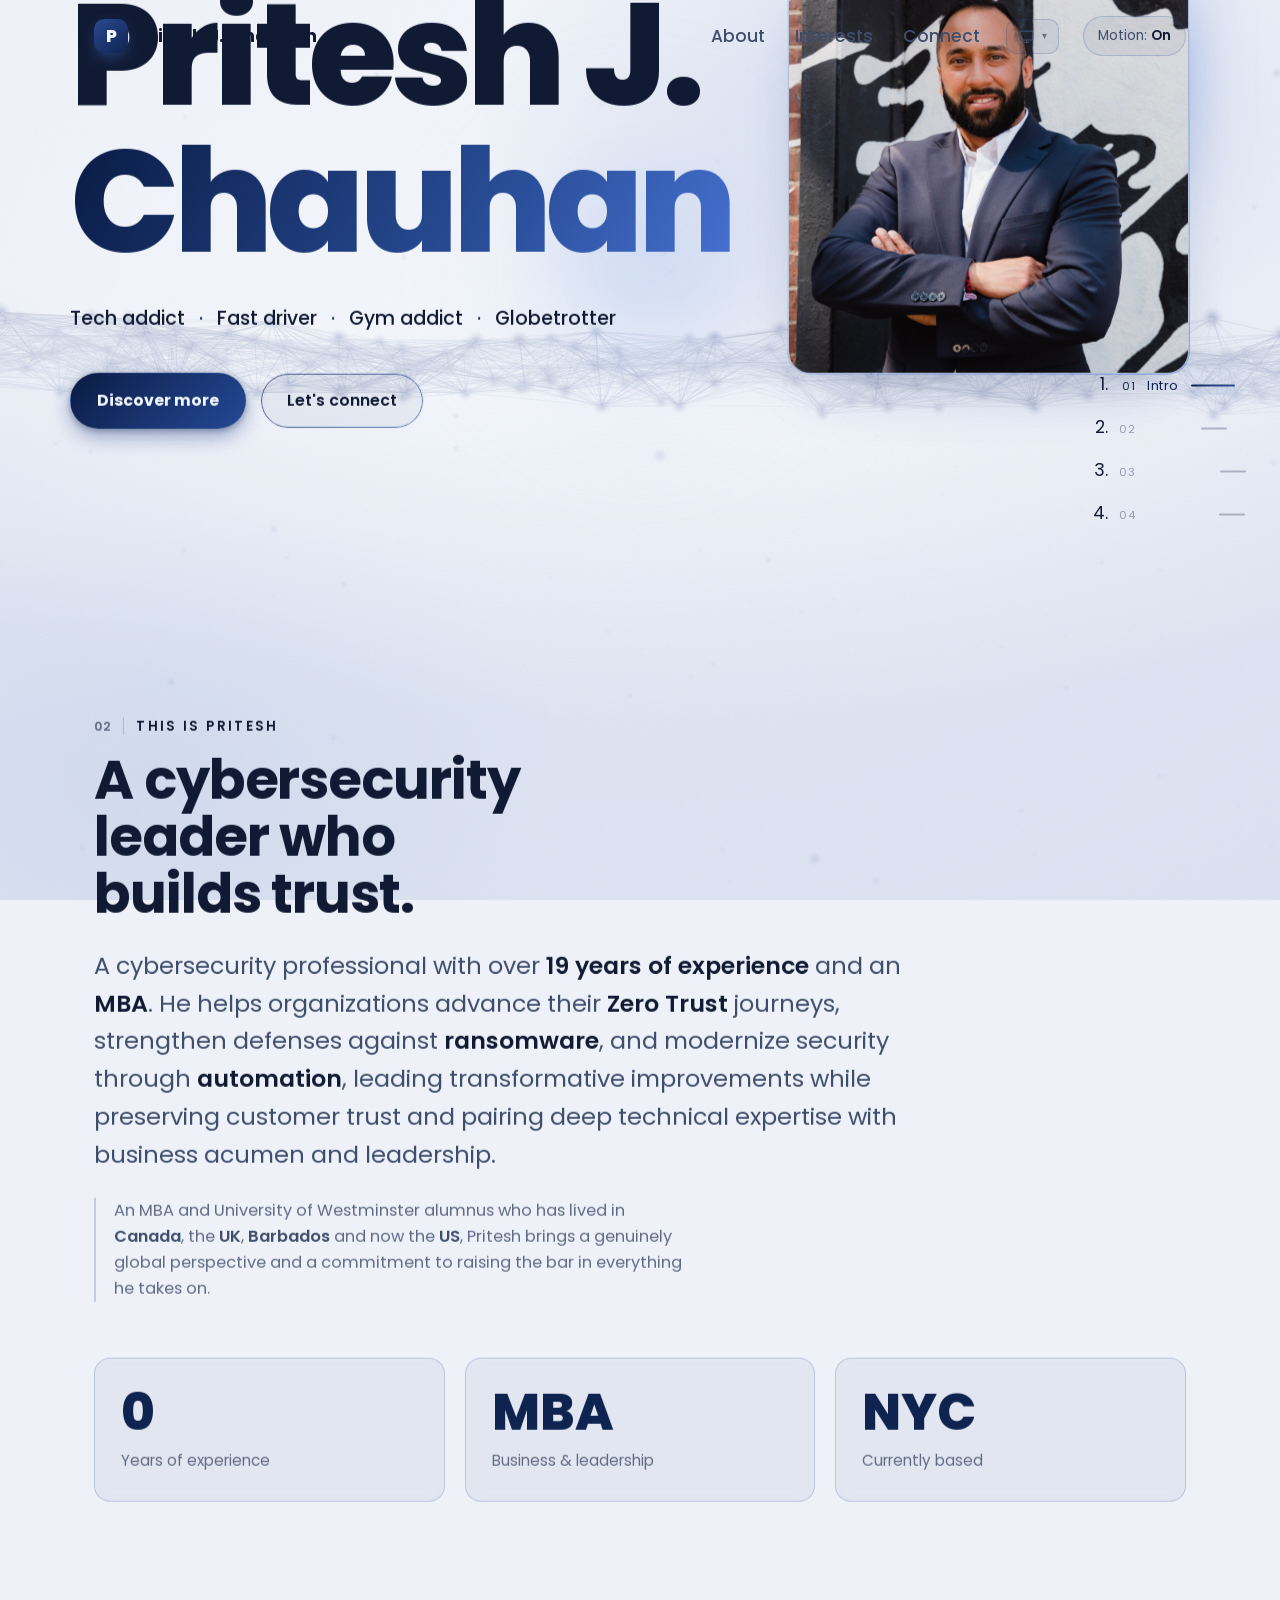
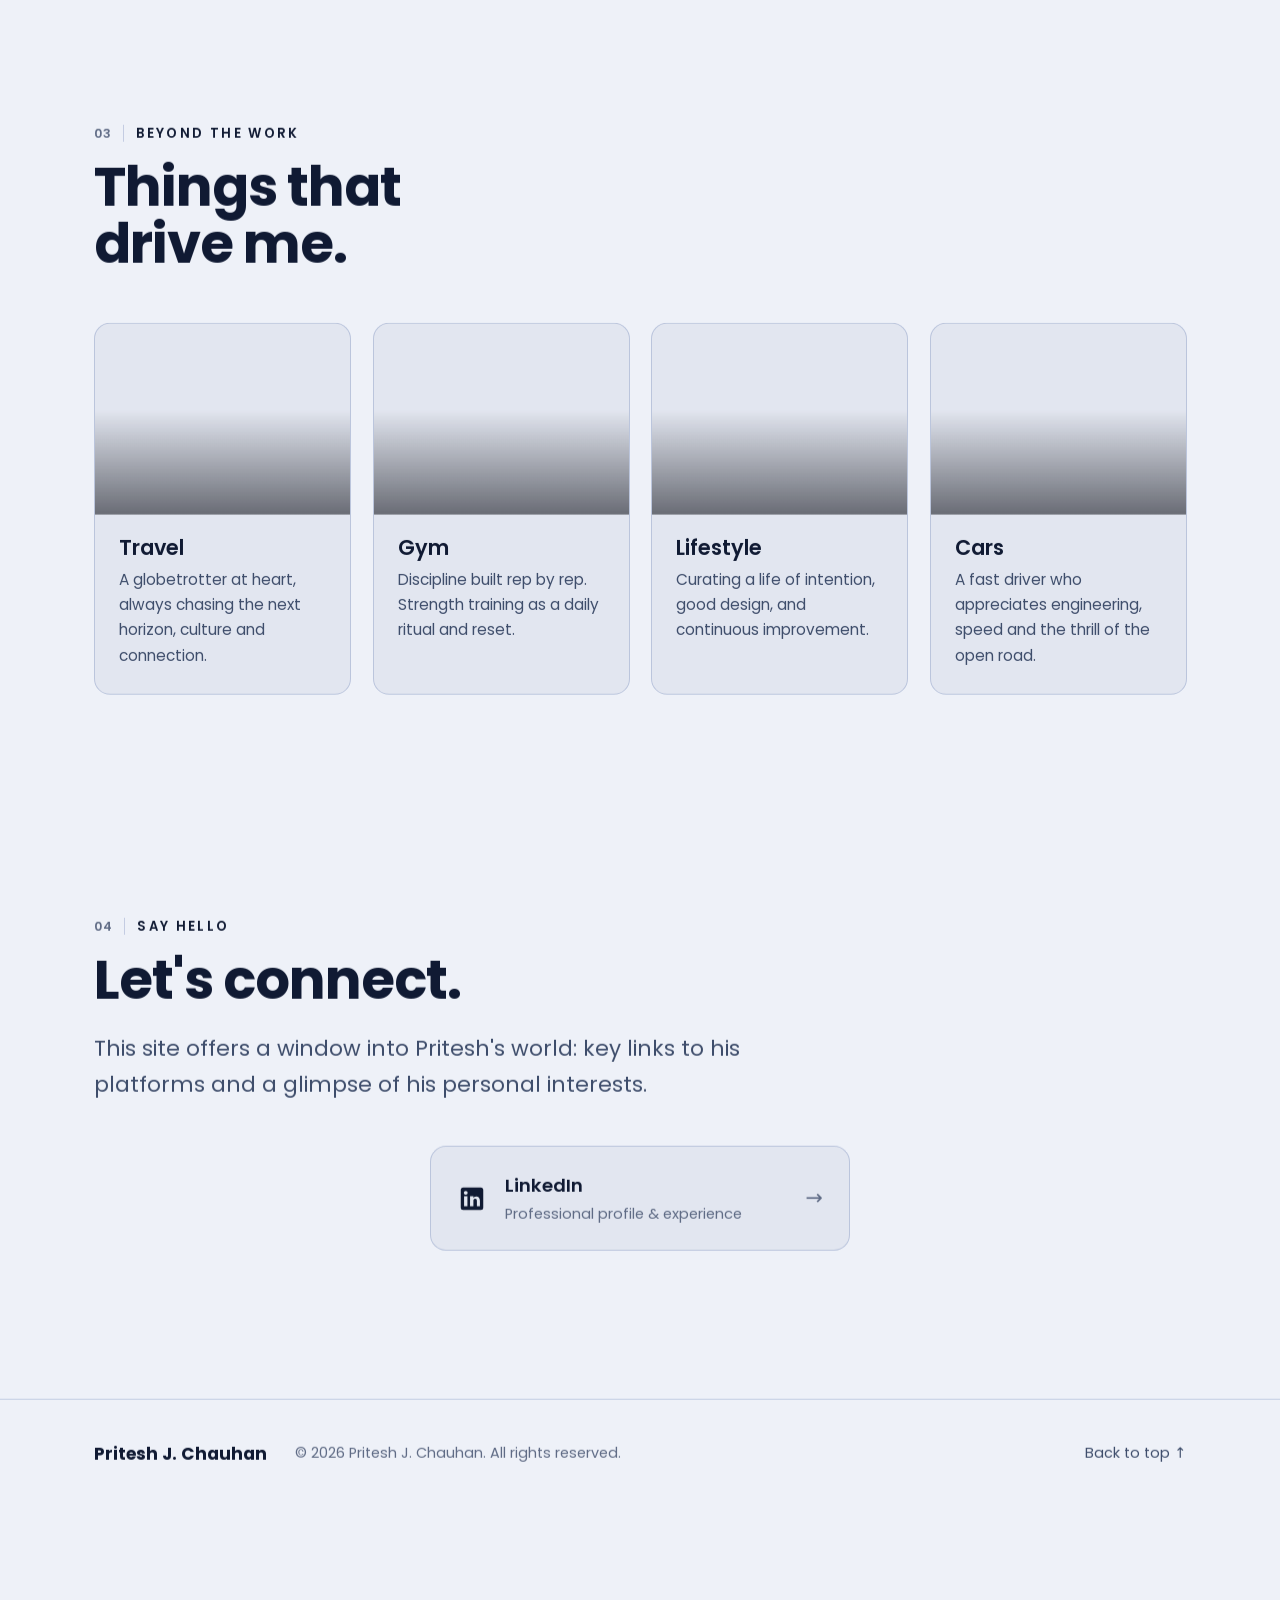
==== index.html @ 919d4ccf "Remove a hero tag (Geek / Style obsessed); v=30 Co-Authored-By: Claude Opus 4.8 (1M context) <norepl" ====
<!DOCTYPE html>
<html lang="en">
<head>
  <meta charset="UTF-8" />
  <meta name="viewport" content="width=device-width, initial-scale=1, viewport-fit=cover" />
  <meta name="color-scheme" content="dark light" />
  <meta name="theme-color" content="#0a0a12" />
  <!-- mark JS available + resolve theme before paint (no flash) -->
  <script>
    (function () {
      var d = document.documentElement;
      d.classList.add("js");
      var mode; try { mode = localStorage.getItem("prite-theme"); } catch (e) {}
      if (mode !== "light" && mode !== "dark") mode = "system";
      var sysLight = window.matchMedia && window.matchMedia("(prefers-color-scheme: light)").matches;
      d.setAttribute("data-theme-mode", mode);
      d.setAttribute("data-theme", mode === "system" ? (sysLight ? "light" : "dark") : mode);
      var ts; try { ts = localStorage.getItem("prite-textsize"); } catch (e) {}
      if (ts === "lg" || ts === "xl") d.setAttribute("data-text", ts);
    })();
  </script>

  <title>Pritesh J. Chauhan | Cybersecurity Leader</title>
  <meta name="description" content="Pritesh J. Chauhan: cybersecurity leader with 19+ years of experience and an MBA, based in New York City. Helping organizations with Zero Trust, ransomware defense and security automation. Tech addict, gym addict, globetrotter and car enthusiast." />
  <meta name="author" content="Pritesh J. Chauhan" />

  <!-- Open Graph / social -->
  <meta property="og:type" content="website" />
  <meta property="og:title" content="Pritesh J. Chauhan | Cybersecurity Leader" />
  <meta property="og:description" content="Cybersecurity professional with 19+ years of experience and an MBA, based in New York City." />
  <meta property="og:url" content="https://p.rite.sh/" />
  <meta name="twitter:card" content="summary_large_image" />

  <link rel="canonical" href="https://p.rite.sh/" />
  <link rel="icon" href="data:image/svg+xml,%3Csvg xmlns='http://www.w3.org/2000/svg' viewBox='0 0 64 64'%3E%3Crect width='64' height='64' fill='%231d3c8c'/%3E%3Ctext x='32' y='45' font-family='Arial,sans-serif' font-size='38' font-weight='bold' fill='%23e8eefb' text-anchor='middle'%3EP%3C/text%3E%3C/svg%3E" />
  <link rel="preconnect" href="https://fonts.googleapis.com" />
  <link rel="preconnect" href="https://fonts.gstatic.com" crossorigin />
  <link rel="stylesheet" href="https://fonts.googleapis.com/css2?family=Poppins:wght@400;500;600;700;800&display=swap" />
  <link rel="stylesheet" href="css/styles.css?v=30" />
  <!-- System-font fallback so typography still looks intentional fully offline -->
  <style>
    @font-face { font-family: "Poppins"; src: local("Poppins"); font-display: swap; }
  </style>

  <!-- Structured data for SEO + assistive parsing -->
  <script type="application/ld+json">
  {
    "@context": "https://schema.org",
    "@type": "Person",
    "name": "Pritesh J. Chauhan",
    "jobTitle": "Cybersecurity Leader",
    "description": "Cybersecurity leader with over 19 years of experience and an MBA, focused on Zero Trust, ransomware defense and security automation.",
    "address": { "@type": "PostalAddress", "addressLocality": "New York City", "addressRegion": "NY", "addressCountry": "US" },
    "alumniOf": { "@type": "CollegeOrUniversity", "name": "University of Westminster" },
    "url": "https://p.rite.sh/",
    "sameAs": [
      "https://www.linkedin.com/in/priteshjchauhan/"
    ]
  }
  </script>
</head>
<body>
  <!-- Accessibility: skip link -->
  <a class="skip-link" href="#main">Skip to main content</a>

  <!-- Page-load intro / loader -->
  <div class="intro" id="intro" aria-hidden="true">
    <div class="intro-inner">
      <span class="intro-brand">Pritesh J. Chauhan</span>
      <span class="intro-count"><span id="intro-count">0</span></span>
    </div>
    <div class="intro-bar"><span id="intro-bar-fill"></span></div>
  </div>

  <!-- Scroll progress indicator -->
  <div class="scroll-progress" aria-hidden="true"></div>

  <!-- Cursor-follow aurora glow -->
  <div class="cursor-aurora" aria-hidden="true"></div>

  <!-- Custom cursor (fine pointers, motion on) -->
  <div class="cursor" aria-hidden="true"><span class="cursor-dot"></span></div>

  <!-- Decorative immersive 3D background (hidden from assistive tech) -->
  <canvas id="bg-canvas" aria-hidden="true"></canvas>
  <div class="bg-fallback" aria-hidden="true"></div>
  <div class="grain" aria-hidden="true"></div>

  <!-- Header / navigation -->
  <header class="site-header" id="top">
    <nav class="nav" aria-label="Primary">
      <a class="brand" href="#top" aria-label="Pritesh J. Chauhan, home">
        <span class="brand-mark" aria-hidden="true">P</span>
        <span class="brand-text">Pritesh J. Chauhan</span>
      </a>
      <ul class="nav-links">
        <li><a href="#about">About</a></li>
        <li><a href="#interests">Interests</a></li>
        <li><a href="#connect">Connect</a></li>
      </ul>
      <div class="theme-picker">
        <button type="button" class="theme-toggle" id="theme-toggle" aria-haspopup="menu" aria-expanded="false" aria-label="Display settings: theme and text size">
          <span class="icon-system" aria-hidden="true"><svg viewBox="0 0 24 24" fill="none" stroke="currentColor" stroke-width="1.6" aria-hidden="true"><rect x="3" y="4.5" width="18" height="12.5" rx="1.7"/><path d="M9 20.5h6M12 17v3.5" stroke-linecap="round"/></svg></span>
          <span class="icon-sun" aria-hidden="true"><svg viewBox="0 0 24 24" fill="none" stroke="currentColor" stroke-width="1.6" stroke-linecap="round" aria-hidden="true"><circle cx="12" cy="12" r="4"/><path d="M12 3v1.8M12 19.2V21M3 12h1.8M19.2 12H21M5.6 5.6l1.3 1.3M16.9 16.9l1.3 1.3M18.4 5.6L17 7M7 17l-1.4 1.4"/></svg></span>
          <span class="icon-moon" aria-hidden="true"><svg viewBox="0 0 24 24" fill="currentColor" aria-hidden="true"><path d="M21 12.8A8.5 8.5 0 1 1 11.2 3a6.5 6.5 0 0 0 9.8 9.8z"/></svg></span>
          <span class="chev" aria-hidden="true">&#9662;</span>
        </button>
        <div class="theme-menu" id="theme-menu" role="menu" aria-label="Display settings" hidden>
          <p class="tm-label">Theme</p>
          <button type="button" role="menuitemradio" aria-checked="false" data-mode="system"><span class="m-icon"><svg viewBox="0 0 24 24" fill="none" stroke="currentColor" stroke-width="1.6" aria-hidden="true"><rect x="3" y="4.5" width="18" height="12.5" rx="1.7"/><path d="M9 20.5h6M12 17v3.5" stroke-linecap="round"/></svg></span>System<span class="check" aria-hidden="true">&#10003;</span></button>
          <button type="button" role="menuitemradio" aria-checked="false" data-mode="light"><span class="m-icon"><svg viewBox="0 0 24 24" fill="none" stroke="currentColor" stroke-width="1.6" stroke-linecap="round" aria-hidden="true"><circle cx="12" cy="12" r="4"/><path d="M12 3v1.8M12 19.2V21M3 12h1.8M19.2 12H21M5.6 5.6l1.3 1.3M16.9 16.9l1.3 1.3M18.4 5.6L17 7M7 17l-1.4 1.4"/></svg></span>Light<span class="check" aria-hidden="true">&#10003;</span></button>
          <button type="button" role="menuitemradio" aria-checked="false" data-mode="dark"><span class="m-icon"><svg viewBox="0 0 24 24" fill="currentColor" aria-hidden="true"><path d="M21 12.8A8.5 8.5 0 1 1 11.2 3a6.5 6.5 0 0 0 9.8 9.8z"/></svg></span>Dark<span class="check" aria-hidden="true">&#10003;</span></button>
          <div class="tm-sep" role="separator"></div>
          <p class="tm-label">Text size</p>
          <div class="tm-sizes" role="group" aria-label="Text size">
            <button type="button" role="menuitemradio" aria-checked="false" data-size="" aria-label="Normal" style="font-size:0.78rem">A</button>
            <button type="button" role="menuitemradio" aria-checked="false" data-size="lg" aria-label="Large" style="font-size:0.95rem">A</button>
            <button type="button" role="menuitemradio" aria-checked="false" data-size="xl" aria-label="Larger" style="font-size:1.15rem">A</button>
          </div>
        </div>
      </div>
      <button id="motion-toggle" class="motion-toggle" type="button" aria-pressed="false">
        <span class="motion-toggle-dot" aria-hidden="true"></span>
        <span class="motion-toggle-label">Motion: <strong>On</strong></span>
      </button>
    </nav>
  </header>

  <!-- Scrollytelling chapter rail (scrollspy) -->
  <nav class="rail" aria-label="Section progress">
    <ol>
      <li><a href="#hero-title" data-rail="hero"><span class="rail-num">01</span><span class="rail-label">Intro</span></a></li>
      <li><a href="#about" data-rail="about"><span class="rail-num">02</span><span class="rail-label">About</span></a></li>
      <li><a href="#interests" data-rail="interests"><span class="rail-num">03</span><span class="rail-label">Interests</span></a></li>
      <li><a href="#connect" data-rail="connect"><span class="rail-num">04</span><span class="rail-label">Connect</span></a></li>
    </ol>
  </nav>

  <div class="smooth-wrap" id="smooth-wrap">
  <main id="main">
    <!-- HERO -->
    <section class="hero" aria-labelledby="hero-title">
      <div class="hero-inner">
        <div class="hero-copy">
          <p class="hero-eyebrow hero-anim">Currently in New York City, US</p>
          <h1 id="hero-title" class="hero-title">
            <span class="line"><span class="line-inner">Pritesh&nbsp;J.</span></span>
            <span class="line"><span class="line-inner grad">Chauhan</span></span>
          </h1>
          <p class="hero-tags hero-anim" aria-label="Personal tags">
            <span>Tech addict</span><span aria-hidden="true">·</span>
            <span>Fast driver</span><span aria-hidden="true">·</span>
            <span>Gym addict</span><span aria-hidden="true">·</span>
            <span>Globetrotter</span>
          </p>
          <div class="hero-cta hero-anim">
            <a class="btn btn-primary" href="#about">Discover more</a>
            <a class="btn btn-ghost" href="#connect">Let's connect</a>
          </div>
        </div>
        <figure class="hero-portrait hero-anim">
          <img src="assets/img/portrait.jpg" width="2000" height="2000"
               alt="Portrait of Pritesh J. Chauhan, smiling with arms crossed in a navy suit."
               loading="eager" decoding="async" />
        </figure>
      </div>
      <a class="scroll-hint" href="#about" aria-label="Scroll to about section">
        <span class="scroll-hint-dot" aria-hidden="true"></span>
        <span>Scroll</span>
      </a>
    </section>

    <!-- ABOUT -->
    <section class="section about" id="about" aria-labelledby="about-title">
      <div class="container">
        <p class="section-kicker reveal"><span class="chapter">02</span>This is Pritesh</p>
        <h2 id="about-title" class="section-title reveal">A cybersecurity leader who builds trust.</h2>
        <p class="about-lead reveal">
          A cybersecurity professional with over <strong>19 years of experience</strong> and an
          <strong>MBA</strong>. He helps organizations advance their <strong>Zero Trust</strong>
          journeys, strengthen defenses against <strong>ransomware</strong>, and modernize security
          through <strong>automation</strong>, leading transformative improvements while preserving
          customer trust and pairing deep technical expertise with business acumen and leadership.
        </p>
        <p class="about-note reveal">
          An MBA and University of Westminster alumnus who has lived in <strong>Canada</strong>, the
          <strong>UK</strong>, <strong>Barbados</strong> and now the <strong>US</strong>, Pritesh
          brings a genuinely global perspective and a commitment to raising the bar in everything he
          takes on.
        </p>
        <ul class="stats" aria-label="Highlights">
          <li class="stat reveal">
            <span class="stat-num" data-count="19" data-suffix="+">0</span>
            <span class="stat-label">Years of experience</span>
          </li>
          <li class="stat reveal">
            <span class="stat-num">MBA</span>
            <span class="stat-label">Business &amp; leadership</span>
          </li>
          <li class="stat reveal">
            <span class="stat-num">NYC</span>
            <span class="stat-label">Currently based</span>
          </li>
        </ul>
      </div>
    </section>

    <!-- INTERESTS -->
    <section class="section interests" id="interests" aria-labelledby="interests-title">
      <div class="container">
        <p class="section-kicker reveal"><span class="chapter">03</span>Beyond the work</p>
        <h2 id="interests-title" class="section-title reveal">Things that drive me.</h2>
        <ul class="cards" role="list">
          <li class="card card-photo tilt reveal">
            <div class="card-media">
              <img src="assets/img/photo-1.jpg" width="1536" height="1151"
                   alt="Sunset over a rocky shoreline, the sky glowing amber above the sea." loading="lazy" decoding="async" />
            </div>
            <div class="card-body">
              <h3>Travel</h3>
              <p>A globetrotter at heart, always chasing the next horizon, culture and connection.</p>
            </div>
          </li>
          <li class="card card-photo tilt reveal">
            <div class="card-media">
              <img src="assets/img/photo-gym.jpg" width="1290" height="1589"
                   alt="Stacked weight plates loaded on a barbell in a gym, in black and white." loading="lazy" decoding="async" />
            </div>
            <div class="card-body">
              <h3>Gym</h3>
              <p>Discipline built rep by rep. Strength training as a daily ritual and reset.</p>
            </div>
          </li>
          <li class="card card-photo tilt reveal">
            <div class="card-media">
              <img src="assets/img/photo-3.jpg" width="838" height="1024"
                   alt="View beneath a weathered pier looking out to turquoise tropical water." loading="lazy" decoding="async" />
            </div>
            <div class="card-body">
              <h3>Lifestyle</h3>
              <p>Curating a life of intention, good design, and continuous improvement.</p>
            </div>
          </li>
          <li class="card card-photo tilt reveal">
            <div class="card-media">
              <img src="assets/img/photo-4.png" width="1024" height="526"
                   alt="A blue BMW M6 coupe captured at speed on a track." loading="lazy" decoding="async" />
            </div>
            <div class="card-body">
              <h3>Cars</h3>
              <p>A fast driver who appreciates engineering, speed and the thrill of the open road.</p>
            </div>
          </li>
        </ul>
      </div>
    </section>

    <!-- CONNECT -->
    <section class="section connect" id="connect" aria-labelledby="connect-title">
      <div class="container connect-inner">
        <p class="section-kicker reveal"><span class="chapter">04</span>Say hello</p>
        <h2 id="connect-title" class="section-title reveal">Let's connect.</h2>
        <p class="connect-lead reveal">
          This site offers a window into Pritesh's world: key links to his platforms and a glimpse of
          his personal interests.
        </p>
        <div class="connect-links connect-links--single reveal">
          <a class="link-card" href="https://www.linkedin.com/in/priteshjchauhan/" target="_blank" rel="noopener noreferrer">
            <svg class="link-icon" viewBox="0 0 24 24" aria-hidden="true" focusable="false">
              <path d="M19 3a2 2 0 0 1 2 2v14a2 2 0 0 1-2 2H5a2 2 0 0 1-2-2V5a2 2 0 0 1 2-2h14zM8.34 18V9.99H5.67V18h2.67zM7 8.82a1.55 1.55 0 1 0 0-3.1 1.55 1.55 0 0 0 0 3.1zM18.34 18v-4.39c0-2.35-1.26-3.44-2.93-3.44-1.35 0-1.95.74-2.29 1.26V9.99h-2.66c.04.75 0 8.01 0 8.01h2.66v-4.47c0-.24.02-.48.09-.65.19-.48.63-.97 1.36-.97.96 0 1.35.73 1.35 1.8V18h2.67z"/>
            </svg>
            <span class="link-text">
              <strong>LinkedIn</strong>
              <span>Professional profile &amp; experience</span>
            </span>
            <span class="link-arrow" aria-hidden="true">→</span>
          </a>
        </div>
      </div>
    </section>
  </main>

  <footer class="site-footer">
    <div class="container footer-inner">
      <p class="footer-brand">Pritesh J. Chauhan</p>
      <p class="footer-copy">© <span id="year">2025</span> Pritesh J. Chauhan. All rights reserved.</p>
      <a class="footer-top" href="#top">Back to top ↑</a>
    </div>
  </footer>
  </div><!-- /.smooth-wrap -->

  <!-- Vendored locally so the full 3D experience works on a plain file:// double-click -->
  <script src="js/vendor/three.min.js?v=2" defer></script>
  <script src="js/main.js?v=30" defer></script>
</body>
</html>
---- css/styles.css ----
/* =========================================================================
   p.rite.sh — modern immersive personal showcase
   Design tokens
   ========================================================================= */
:root {
  --bg:        #05070f;          /* near-black navy */
  --bg-2:      #0a1024;
  --surface:   rgba(255, 255, 255, 0.04);
  --surface-2: rgba(255, 255, 255, 0.08);
  --border:    rgba(160, 178, 214, 0.18);
  --border-2:  rgba(255, 255, 255, 0.10);
  --text:      #eef1f9;          /* cool white */
  --text-dim:  #aab4cc;
  --text-mute: #6d7691;

  /* Palette — navy (trust) with black + silver accents */
  --navy:      #0f2350;
  --navy-lt:   #2c4a92;          /* bright azure highlight */
  --navy-deep: #0d1c47;
  --silver:    #c4cddf;
  --silver-lt: #e8eefb;
  --steel:     #8995b3;
  --accent:    var(--navy-lt);
  --accent-2:  var(--silver);
  --accent-3:  var(--silver-lt);
  --grad:      linear-gradient(120deg, #0f2350 0%, #2c4a92 42%, #c4cddf 78%, #cfdcf5 100%);

  --radius:    16px;
  --radius-sm: 12px;
  --maxw:      1140px;
  --ease:      cubic-bezier(0.22, 1, 0.36, 1);

  --shadow:    0 30px 70px -28px rgba(0, 0, 6, 0.85);
  --glow-blue: 0 0 26px rgba(79, 123, 224, 0.4);
}

/* ---------- Light theme ------------------------------------------------ */
html[data-theme="light"] {
  --bg:        #eef1f8;          /* soft platinum daylight */
  --bg-2:      #e2e7f2;
  --surface:   rgba(20, 38, 92, 0.05);
  --surface-2: rgba(20, 38, 92, 0.10);
  --border:    rgba(29, 60, 140, 0.20);
  --border-2:  rgba(20, 38, 92, 0.12);
  --text:      #101a33;          /* deep navy ink */
  --text-dim:  #3e4d6b;
  --text-mute: #5f6b85;

  --navy:      #0f2350;
  --navy-lt:   #20407e;
  --navy-deep: #14306e;
  /* "silver" roles flip to navy so icons/accents read on a light surface */
  --silver:    #20407e;
  --silver-lt: #0f2350;
  --steel:     #5a6a90;
  --accent:    #142a60;
  --accent-2:  #20407e;
  --accent-3:  #0f2350;
  --grad:      linear-gradient(120deg, #0d2050 0%, #20407e 45%, #2e4d9a 100%);

  --shadow:    0 26px 60px -30px rgba(20, 38, 92, 0.40);
  --glow-blue: 0 0 26px rgba(47, 91, 183, 0.35);
}

/* Light-theme surface adjustments (anything that assumed a dark canvas) */
html[data-theme="light"] .bg-fallback {
  background:
    radial-gradient(62% 58% at 74% 16%, rgba(47, 91, 183, 0.16), transparent 60%),
    radial-gradient(54% 50% at 12% 86%, rgba(120, 150, 220, 0.12), transparent 60%),
    radial-gradient(90% 90% at 50% 40%, #f5f8fd, var(--bg) 82%);
}
html[data-theme="light"] body::after {
  background: radial-gradient(120% 90% at 50% -10%, transparent 62%, rgba(178, 193, 224, 0.30) 100%);
}
html[data-theme="light"] .grain { mix-blend-mode: multiply; opacity: 0.05; }
html[data-theme="light"] .site-header.scrolled {
  background: rgba(238, 241, 248, 0.78);
  border-bottom-color: var(--border);
}
html[data-theme="light"] .hero-title .grad {
  background: linear-gradient(var(--grad-angle), #0a1b44 0%, #2a4f9a 30%, #4f7be0 50%, #2a4f9a 72%, #0a1b44 100%);
  background-size: 220% 220%;
  -webkit-background-clip: text; background-clip: text; color: transparent;
}
html[data-theme="light"] .intro-bar { background: rgba(20, 38, 92, 0.08); }
html[data-theme="light"] .cursor { mix-blend-mode: normal; border-color: rgba(29, 60, 140, 0.6); }
html[data-theme="light"] .cursor-dot { background: var(--navy); }
html[data-theme="light"] body.cursor-hover .cursor {
  background: rgba(29, 60, 140, 0.12); border-color: rgba(29, 60, 140, 0.85);
}

/* =========================================================================
   Reset & base
   ========================================================================= */
*, *::before, *::after { box-sizing: border-box; }

html { scroll-behavior: smooth; -webkit-text-size-adjust: 100%; }

body {
  margin: 0;
  background: var(--bg);
  color: var(--text);
  font-family: "Poppins", system-ui, -apple-system, "Segoe UI", sans-serif;
  font-size: clamp(1rem, 0.95rem + 0.2vw, 1.075rem);
  line-height: 1.65;
  overflow-x: hidden;
  -webkit-font-smoothing: antialiased;
  text-rendering: optimizeLegibility;
}

h1, h2, h3 { font-family: "Poppins", system-ui, sans-serif; line-height: 1.05; margin: 0; text-wrap: balance; }
p { text-wrap: pretty; }

/* Animatable gradient angle (CSS @property — cutting-edge, degrades gracefully) */
@property --grad-angle {
  syntax: "<angle>";
  inherits: false;
  initial-value: 120deg;
}

a { color: inherit; text-decoration: none; }
img, svg { display: block; max-width: 100%; }
ul { margin: 0; padding: 0; list-style: none; }

/* =========================================================================
   Accessibility helpers
   ========================================================================= */
.skip-link {
  position: fixed;
  top: -100px;
  left: 16px;
  z-index: 1000;
  padding: 12px 18px;
  background: var(--text);
  color: var(--bg);
  border-radius: 10px;
  font-weight: 600;
  transition: top 0.2s var(--ease);
}
.skip-link:focus { top: 16px; }

/* Visible, high-contrast focus styles for keyboard users everywhere */
:focus-visible {
  outline: 3px solid var(--accent-2);
  outline-offset: 3px;
  border-radius: 6px;
}

/* =========================================================================
   Page-load intro / loader
   ========================================================================= */
.intro {
  position: fixed;
  inset: 0;
  z-index: 10000;
  background: var(--bg);
  display: none;            /* shown only when JS is available */
  place-items: center;
  transition: transform 0.9s var(--ease);
}
html.js .intro { display: grid; }
.intro.is-hidden { transform: translateY(-101%); pointer-events: none; }
.intro[hidden] { display: none; }
.intro-inner { display: flex; flex-direction: column; align-items: center; gap: 14px; }
.intro-brand {
  font-family: "Poppins", sans-serif;
  letter-spacing: 0.34em;
  text-transform: uppercase;
  font-size: 0.78rem;
  color: var(--text-mute);
  padding-left: 0.34em;
}
.intro-count {
  font-family: "Poppins", sans-serif;
  font-weight: 800;
  font-size: clamp(3rem, 11vw, 7rem);
  line-height: 1;
  background: var(--grad);
  -webkit-background-clip: text;
  background-clip: text;
  color: transparent;
}
.intro-count::after {
  content: "%";
  font-size: 0.36em;
  margin-left: 6px;
  -webkit-text-fill-color: var(--text-mute);
  color: var(--text-mute);
}
.intro-bar { position: absolute; left: 0; right: 0; bottom: 0; height: 2px; background: rgba(255, 255, 255, 0.07); }
.intro-bar span { display: block; height: 100%; transform: scaleX(0); transform-origin: left; background: var(--grad); }
html.intro-active, html.intro-active body { overflow: hidden; }

/* =========================================================================
   Kinetic text reveal — masked line-rise
   ========================================================================= */
/* hero name: each line sits in a mask and rises after the intro lifts */
.hero-title .line { display: block; overflow: hidden; padding: 0.04em 0.04em 0.06em; margin: 0 -0.04em; }
.hero-title .line-inner { display: block; transition: transform 1s var(--ease); }
html.js .hero-title .line-inner { transform: translateY(118%); }
body.intro-done .hero-title .line-inner { transform: none; }
body.intro-done .hero-title .line:nth-child(1) .line-inner { transition-delay: 0.05s; }
body.intro-done .hero-title .line:nth-child(2) .line-inner { transition-delay: 0.16s; }

/* the rest of the hero fades/rises in sequence after the intro */
.hero-anim { transition: opacity 0.9s var(--ease), transform 0.9s var(--ease); }
html.js .hero-anim { opacity: 0; transform: translateY(22px); }
body.intro-done .hero-eyebrow.hero-anim { opacity: 1; transform: none; transition-delay: 0.30s; }
body.intro-done .hero-portrait.hero-anim { opacity: 1; transform: none; transition-delay: 0.34s; }
body.intro-done .hero-tags.hero-anim { opacity: 1; transform: none; transition-delay: 0.44s; }
body.intro-done .hero-cta.hero-anim { opacity: 1; transform: none; transition-delay: 0.54s; }

/* section headings rise out of a mask when scrolled into view */
.section-title { overflow: hidden; }
.section-title .title-inner { display: block; transition: transform 0.95s var(--ease); }
html.js .section-title .title-inner { transform: translateY(110%); }
html.js .section-title.is-visible .title-inner { transform: none; }
body.motion-off .section-title .title-inner,
body.motion-off .hero-title .line-inner,
body.motion-off .hero-anim { transform: none !important; opacity: 1 !important; transition: none !important; }

/* =========================================================================
   3D background canvas + graceful fallback
   ========================================================================= */
#bg-canvas {
  position: fixed;
  inset: 0;
  width: 100vw;
  height: 100vh;
  z-index: -2;
  display: block;
}
.bg-fallback {
  position: fixed;
  inset: 0;
  z-index: -3;
  background:
    radial-gradient(62% 58% at 72% 18%, rgba(47, 91, 183, 0.28), transparent 62%),
    radial-gradient(52% 48% at 14% 84%, rgba(196, 205, 223, 0.07), transparent 60%),
    radial-gradient(85% 85% at 50% 45%, #0a1430, var(--bg) 82%);
}
/* subtle readability scrim over the canvas */
body::after {
  content: "";
  position: fixed;
  inset: 0;
  z-index: -1;
  pointer-events: none;
  background:
    radial-gradient(120% 90% at 50% -10%, transparent 50%, rgba(3, 3, 6, 0.6) 100%),
    linear-gradient(180deg, rgba(3,3,6,0.35) 0%, transparent 30%);
}

/* Fine film grain — adds an expensive, tactile texture */
.grain {
  position: fixed;
  inset: 0;
  z-index: 0;
  pointer-events: none;
  opacity: 0.04;
  mix-blend-mode: overlay;
  background-image: url("data:image/svg+xml,%3Csvg xmlns='http://www.w3.org/2000/svg' width='160' height='160'%3E%3Cfilter id='n'%3E%3CfeTurbulence type='fractalNoise' baseFrequency='0.85' numOctaves='3' stitchTiles='stitch'/%3E%3C/filter%3E%3Crect width='100%25' height='100%25' filter='url(%23n)'/%3E%3C/svg%3E");
}

/* =========================================================================
   Smooth (momentum) scroll wrapper — Lenis-style. When active, the wrapper is
   fixed and translated by a lerped scroll value; <body> gets an explicit height
   so the native scrollbar (and keyboard scroll) still work. Disabled for
   reduced-motion / motion-off, where the page falls back to native scrolling.
   ========================================================================= */
.smooth-wrap.is-smooth {
  position: fixed;
  top: 0; left: 0;
  width: 100%;
  will-change: transform;
}

/* =========================================================================
   Custom cursor — a precise ring + dot that grows over interactive elements
   (fine pointers only; hidden when motion is off).
   ========================================================================= */
.cursor {
  position: fixed;
  top: 0; left: 0;
  width: 34px; height: 34px;
  margin: -17px 0 0 -17px;
  border: 1.5px solid rgba(196, 205, 223, 0.7);
  border-radius: 50%;
  pointer-events: none;
  z-index: 9999;
  opacity: 0;
  transform: translate3d(-100px, -100px, 0) scale(1);
  transition: opacity 0.3s var(--ease), width 0.25s var(--ease), height 0.25s var(--ease),
              margin 0.25s var(--ease), background 0.25s var(--ease), border-color 0.25s var(--ease);
  mix-blend-mode: difference;
}
.cursor-dot {
  position: absolute;
  top: 50%; left: 50%;
  width: 4px; height: 4px;
  margin: -2px 0 0 -2px;
  border-radius: 50%;
  background: var(--silver-lt);
}
body.cursor-active .cursor { opacity: 1; }
body.cursor-hover .cursor {
  width: 58px; height: 58px; margin: -29px 0 0 -29px;
  background: rgba(196, 205, 223, 0.16);
  border-color: rgba(196, 205, 223, 0.9);
}
body.cursor-hover .cursor-dot { opacity: 0; }
/* hide the native cursor only when our custom one is live */
@media (pointer: fine) {
  body.cursor-active:not(.motion-off) { cursor: none; }
  body.cursor-active:not(.motion-off) a,
  body.cursor-active:not(.motion-off) button { cursor: none; }
}

/* =========================================================================
   Scroll progress bar — native CSS scroll-driven animation where supported,
   JS-driven fallback (--scroll-progress) otherwise.
   ========================================================================= */
.scroll-progress {
  position: fixed;
  top: 0; left: 0;
  height: 3px;
  width: 100%;
  transform-origin: 0 50%;
  transform: scaleX(var(--scroll-progress, 0));
  background: var(--grad);
  z-index: 200;
  box-shadow: 0 0 12px rgba(79, 123, 224, 0.55);
}
@supports (animation-timeline: scroll()) {
  .scroll-progress {
    transform: scaleX(0);
    animation: progressGrow linear both;
    animation-timeline: scroll(root block);
  }
  @keyframes progressGrow { to { transform: scaleX(1); } }
}

/* =========================================================================
   Cursor-follow aurora glow (fine pointers only; disabled when motion off)
   ========================================================================= */
.cursor-aurora {
  position: fixed;
  top: 0; left: 0;
  width: 480px; height: 480px;
  margin: -240px 0 0 -240px;
  border-radius: 50%;
  pointer-events: none;
  z-index: -1;
  background: radial-gradient(circle, rgba(79, 123, 224, 0.18), rgba(196, 205, 223, 0.07) 42%, transparent 70%);
  filter: blur(24px);
  opacity: 0;
  transition: opacity 0.4s var(--ease);
  transform: translate3d(var(--cx, 50vw), var(--cy, 30vh), 0);
  will-change: transform;
}
@media (pointer: fine) { body:not(.motion-off) .cursor-aurora { opacity: 1; } }

/* =========================================================================
   Header / nav
   ========================================================================= */
.site-header {
  position: fixed;
  top: 0;
  left: 0;
  right: 0;
  z-index: 100;
  transition: background 0.3s var(--ease), backdrop-filter 0.3s var(--ease), border-color 0.3s var(--ease);
  border-bottom: 1px solid transparent;
}
.site-header.scrolled {
  background: rgba(10, 10, 18, 0.72);
  backdrop-filter: blur(14px) saturate(140%);
  -webkit-backdrop-filter: blur(14px) saturate(140%);
  border-bottom-color: var(--border);
}
.nav {
  max-width: var(--maxw);
  margin: 0 auto;
  padding: 16px 24px;
  display: flex;
  align-items: center;
  gap: 24px;
}
.brand { display: flex; align-items: center; gap: 10px; font-family: "Poppins", sans-serif; font-weight: 700; }
.brand-mark {
  display: grid;
  place-items: center;
  width: 34px;
  height: 34px;
  border-radius: 10px;
  background: linear-gradient(140deg, #2c4a92, #0f2350);
  color: #f3f7ff;
  font-weight: 800;
  box-shadow: 0 6px 18px -6px rgba(79, 123, 224, 0.7);
}
.brand-text { letter-spacing: 0.02em; }

.nav-links { display: flex; gap: 26px; margin-left: auto; font-weight: 500; }
.nav-links a {
  color: var(--text-dim);
  position: relative;
  padding: 6px 2px;
  transition: color 0.2s var(--ease);
}
.nav-links a::after {
  content: "";
  position: absolute;
  left: 0; bottom: 0;
  width: 100%; height: 2px;
  background: var(--grad);
  transform: scaleX(0);
  transform-origin: left;
  transition: transform 0.25s var(--ease);
}
.nav-links a:hover, .nav-links a:focus-visible { color: var(--text); }
.nav-links a:hover::after, .nav-links a:focus-visible::after { transform: scaleX(1); }

.icon-toggle {
  display: inline-grid;
  place-items: center;
  width: 38px; height: 38px;
  padding: 0;
  color: var(--text-dim);
  background: var(--surface);
  border: 1px solid var(--border);
  border-radius: 999px;
  cursor: pointer;
  transition: color 0.2s var(--ease), border-color 0.2s var(--ease), background 0.2s var(--ease);
}
.icon-toggle:hover { color: var(--text); border-color: var(--accent); }
.icon-toggle svg { width: 18px; height: 18px; grid-area: 1 / 1; }
/* theme toggle shows the icon for the active mode */
.icon-toggle .icon-system, .icon-toggle .icon-sun, .icon-toggle .icon-moon { display: none; }
html[data-theme-mode="system"] .icon-toggle .icon-system { display: block; }
html[data-theme-mode="light"] .icon-toggle .icon-sun { display: block; }
html[data-theme-mode="dark"] .icon-toggle .icon-moon { display: block; }

.motion-toggle {
  display: inline-flex;
  align-items: center;
  gap: 8px;
  padding: 8px 14px;
  font: inherit;
  font-size: 0.85rem;
  color: var(--text-dim);
  background: var(--surface);
  border: 1px solid var(--border);
  border-radius: 999px;
  cursor: pointer;
  transition: color 0.2s var(--ease), border-color 0.2s var(--ease), background 0.2s var(--ease);
}
.motion-toggle:hover { color: var(--text); border-color: var(--accent-2); }
.motion-toggle-dot {
  width: 9px; height: 9px;
  border-radius: 50%;
  background: var(--accent-3);
  box-shadow: 0 0 10px var(--accent-3);
}
.motion-toggle[aria-pressed="true"] .motion-toggle-dot { background: var(--text-mute); box-shadow: none; }
.motion-toggle strong { color: var(--text); font-weight: 600; }

@media (max-width: 640px) {
  .nav-links { display: none; }
  .motion-toggle { margin-left: auto; }
}

/* =========================================================================
   Scrollytelling chapter rail (scrollspy)
   ========================================================================= */
.rail {
  position: fixed;
  top: 50%;
  right: 30px;
  transform: translateY(-50%);
  z-index: 90;
}
.rail ol { display: flex; flex-direction: column; gap: 6px; counter-reset: none; }
.rail a {
  display: flex;
  align-items: center;
  gap: 12px;
  padding: 8px 4px;
  color: var(--text-mute);
  transition: color 0.25s var(--ease);
}
.rail-num {
  font-family: "Poppins", sans-serif;
  font-size: 0.7rem;
  letter-spacing: 0.05em;
  opacity: 0.6;
  width: 1.6em;
  text-align: right;
}
.rail-label {
  font-size: 0.8rem;
  letter-spacing: 0.04em;
  opacity: 0;
  transform: translateX(6px);
  transition: opacity 0.25s var(--ease), transform 0.25s var(--ease);
}
.rail a::after {
  content: "";
  width: 26px;
  height: 2px;
  border-radius: 2px;
  background: currentColor;
  opacity: 0.45;
  transition: width 0.3s var(--ease), opacity 0.3s var(--ease);
}
.rail a:hover, .rail a:focus-visible { color: var(--text); }
.rail a:hover .rail-label, .rail a:focus-visible .rail-label { opacity: 1; transform: none; }
.rail a.is-active {
  color: var(--silver-lt);
}
.rail a.is-active .rail-num { opacity: 1; }
.rail a.is-active::after { width: 44px; opacity: 1; background: var(--navy-lt); box-shadow: var(--glow-blue); }
.rail a.is-active .rail-label { opacity: 1; transform: none; }
@media (max-width: 920px) { .rail { display: none; } }

/* Chapter number badge inside section kickers */
.chapter {
  font-family: "Poppins", sans-serif;
  font-size: 0.78rem;
  color: var(--steel);
  margin-right: 12px;
  padding-right: 12px;
  border-right: 1px solid var(--border);
  letter-spacing: 0.05em;
}

/* =========================================================================
   Layout primitives
   ========================================================================= */
.container { max-width: var(--maxw); margin: 0 auto; padding: 0 24px; }
.section { padding: clamp(80px, 12vh, 150px) 0; position: relative; }

.section-kicker {
  display: inline-block;
  font-size: 0.82rem;
  letter-spacing: 0.18em;
  text-transform: uppercase;
  color: var(--accent);
  font-weight: 600;
  margin: 0 0 14px;
}
.section-title {
  font-size: clamp(1.9rem, 1.3rem + 2.8vw, 3.4rem);
  font-weight: 700;
  letter-spacing: -0.02em;
  max-width: 16ch;
  margin-bottom: 22px;
}

/* =========================================================================
   Hero
   ========================================================================= */
.hero {
  min-height: 100vh;
  min-height: 100svh;
  display: flex;
  align-items: center;
  position: relative;
  padding: 120px 24px 80px;
}
.hero-inner {
  max-width: var(--maxw);
  margin: 0 auto;
  width: 100%;
  display: grid;
  grid-template-columns: 1.05fr 0.95fr;
  align-items: center;
  gap: 56px;
}
.hero-portrait {
  position: relative;
  margin: 0;
  justify-self: end;
  width: 100%;
  max-width: 410px;
  aspect-ratio: 1 / 1;
}
.hero-portrait img {
  width: 100%; height: 100%;
  object-fit: cover;
  border-radius: 22px;
  border: 1px solid var(--border);
  box-shadow: var(--shadow);
  position: relative;
  z-index: 1;
}
/* soft navy glow halo behind the portrait */
.hero-portrait::before {
  content: "";
  position: absolute;
  inset: -18px;
  border-radius: 30px;
  background: radial-gradient(60% 60% at 70% 25%, rgba(79,123,224,0.45), transparent 70%);
  filter: blur(26px);
  z-index: 0;
}
/* thin gradient frame accent */
.hero-portrait::after {
  content: "";
  position: absolute;
  inset: -1px;
  border-radius: 23px;
  padding: 1px;
  background: linear-gradient(150deg, rgba(196,205,223,0.7), transparent 40%, rgba(79,123,224,0.6));
  -webkit-mask: linear-gradient(#000 0 0) content-box, linear-gradient(#000 0 0);
  -webkit-mask-composite: xor;
          mask-composite: exclude;
  z-index: 2;
  pointer-events: none;
}
@media (max-width: 900px) {
  .hero-inner { grid-template-columns: 1fr; gap: 40px; }
  .hero-portrait { order: -1; justify-self: start; max-width: 300px; }
}
@media (max-width: 540px) {
  .hero-portrait { max-width: 230px; }
}
.hero-eyebrow {
  display: inline-flex;
  align-items: center;
  gap: 9px;
  font-size: 0.9rem;
  color: var(--text-dim);
  padding: 7px 16px;
  border: 1px solid var(--border);
  border-radius: 999px;
  background: var(--surface);
  margin: 0 0 26px;
}
.hero-eyebrow::before {
  content: "";
  width: 8px; height: 8px;
  border-radius: 50%;
  background: var(--accent-3);
  box-shadow: 0 0 10px var(--accent-3);
}
.hero-title {
  font-size: clamp(3.2rem, 1.4rem + 10.5vw, 9rem);
  font-weight: 800;
  letter-spacing: -0.04em;
  line-height: 0.92;
  margin: 0 0 26px;
}
.hero-title .grad {
  background: linear-gradient(var(--grad-angle), #0f2350 0%, #2c4a92 26%, #c2cff0 48%, #3a5ca8 72%, #0f2350 100%);
  background-size: 220% 220%;
  -webkit-background-clip: text;
  background-clip: text;
  color: transparent;
  animation: flowGrad 11s ease-in-out infinite;
}
@keyframes flowGrad {
  0%   { --grad-angle: 105deg; background-position: 0% 50%; }
  50%  { --grad-angle: 150deg; background-position: 100% 50%; }
  100% { --grad-angle: 105deg; background-position: 0% 50%; }
}
.hero-tags {
  display: flex;
  flex-wrap: wrap;
  gap: 10px 14px;
  align-items: center;
  font-size: clamp(0.95rem, 0.9rem + 0.4vw, 1.2rem);
  color: var(--text-dim);
  margin: 0 0 38px;
  font-weight: 500;
}
.hero-tags span:not([aria-hidden]) { color: var(--text); }
.hero-tags [aria-hidden] { color: var(--accent); }

.hero-cta { display: flex; flex-wrap: wrap; gap: 14px; }

.btn {
  display: inline-flex;
  align-items: center;
  gap: 8px;
  padding: 14px 26px;
  border-radius: 999px;
  font-weight: 600;
  font-size: 0.98rem;
  cursor: pointer;
  border: 1px solid transparent;
  transition: transform 0.2s var(--ease), box-shadow 0.25s var(--ease), background 0.2s var(--ease), border-color 0.2s var(--ease);
}
/* vasly-style: deep -> lighter diagonal gradient + soft colour-matched shadow */
.btn-primary {
  background: linear-gradient(135deg, #0b1c44 0%, #2f5bb7 100%);
  background-size: 140% 140%;
  color: #f3f7ff;
  font-weight: 700;
  box-shadow: 0 8px 20px rgba(29, 60, 140, 0.40), 0 2px 6px rgba(0, 0, 0, 0.30);
}
.btn-primary:hover {
  transform: translateY(-2px);
  box-shadow: 0 14px 28px rgba(47, 91, 183, 0.50), 0 3px 8px rgba(0, 0, 0, 0.35);
  background-position: 100% 50%;
}
.btn-ghost { background: var(--surface); border-color: var(--border); color: var(--text); }
.btn-ghost:hover { transform: translateY(-2px); border-color: var(--accent-2); background: var(--surface-2); }

.scroll-hint {
  position: absolute;
  left: 50%;
  bottom: 30px;
  transform: translateX(-50%);
  display: flex;
  flex-direction: column;
  align-items: center;
  gap: 8px;
  font-size: 0.75rem;
  letter-spacing: 0.2em;
  text-transform: uppercase;
  color: var(--text-mute);
}
.scroll-hint-dot {
  width: 24px; height: 38px;
  border: 2px solid var(--border);
  border-radius: 14px;
  position: relative;
}
.scroll-hint-dot::after {
  content: "";
  position: absolute;
  top: 7px; left: 50%;
  width: 4px; height: 8px;
  border-radius: 2px;
  background: var(--accent);
  transform: translateX(-50%);
  animation: scrollDot 1.8s var(--ease) infinite;
}
@keyframes scrollDot {
  0% { opacity: 0; transform: translate(-50%, 0); }
  40% { opacity: 1; }
  80% { opacity: 0; transform: translate(-50%, 12px); }
  100% { opacity: 0; }
}

/* =========================================================================
   About
   ========================================================================= */
.about-lead {
  font-size: clamp(1.1rem, 1rem + 0.6vw, 1.5rem);
  color: var(--text-dim);
  max-width: 62ch;
  line-height: 1.6;
}
.about-lead strong { color: var(--text); font-weight: 600; }
.about-note {
  margin-top: 22px;
  max-width: 60ch;
  color: var(--text-mute);
  font-size: 1.02rem;
  line-height: 1.6;
  padding-left: 18px;
  border-left: 2px solid var(--border);
}
.about-note strong { color: var(--text-dim); font-weight: 600; }

.stats {
  display: grid;
  grid-template-columns: repeat(3, 1fr);
  gap: 20px;
  margin-top: 56px;
}
.stat {
  padding: 28px 26px;
  background: var(--surface);
  border: 1px solid var(--border);
  border-radius: var(--radius);
  backdrop-filter: blur(8px);
}
.stat-num {
  display: block;
  font-family: "Poppins", sans-serif;
  font-size: clamp(2rem, 1.4rem + 2.4vw, 3.2rem);
  font-weight: 800;
  background: var(--grad);
  -webkit-background-clip: text;
  background-clip: text;
  color: transparent;
  line-height: 1;
}
.stat-label { display: block; margin-top: 10px; color: var(--text-mute); font-size: 0.95rem; }
@media (max-width: 680px) { .stats { grid-template-columns: 1fr; } }

/* =========================================================================
   Interests cards
   ========================================================================= */
.cards {
  display: grid;
  grid-template-columns: repeat(4, 1fr);
  gap: 22px;
  margin-top: 50px;
}
.card {
  position: relative;
  display: flex;
  flex-direction: column;
  background: var(--surface);
  border: 1px solid var(--border);
  border-radius: var(--radius);
  overflow: hidden;
  transform-style: preserve-3d;
  transition: transform 0.3s var(--ease), border-color 0.3s var(--ease), box-shadow 0.3s var(--ease);
  will-change: transform;
}
.card:hover, .card:focus-within {
  border-color: rgba(79, 123, 224, 0.5);
  box-shadow: var(--shadow), 0 0 0 1px rgba(79, 123, 224, 0.12) inset;
}
.card-body { padding: 22px 24px 26px; }

/* photo cards */
.card-media {
  position: relative;
  aspect-ratio: 4 / 3;
  overflow: hidden;
}
.card-media img {
  width: 100%; height: 100%;
  object-fit: cover;
  transition: transform 0.6s var(--ease);
}
.card-media::after {
  content: "";
  position: absolute;
  inset: 0;
  background: linear-gradient(180deg, rgba(5,7,15,0) 45%, rgba(5,7,15,0.55) 100%);
}
.card:hover .card-media img, .card:focus-within .card-media img { transform: scale(1.06); }

/* icon card (Gym) — icon centred in a media panel that matches the photos */
.card-media--icon {
  display: grid;
  place-items: center;
  background:
    radial-gradient(120% 100% at 50% 0%, rgba(79,123,224,0.18), transparent 60%),
    linear-gradient(160deg, #0e1b3e, #0a1226);
}
.card-media--icon::after { display: none; }
.card-icon {
  width: 64px; height: 64px;
  display: grid;
  place-items: center;
  border-radius: 16px;
  background: linear-gradient(150deg, rgba(79,123,224,0.22), rgba(79,123,224,0.04));
  border: 1px solid var(--border);
  color: var(--silver-lt);
  transition: box-shadow 0.3s var(--ease), color 0.3s var(--ease);
}
.card-icon svg { width: 30px; height: 30px; }
.card:hover .card-icon, .card:focus-within .card-icon {
  color: #ffffff;
  box-shadow: var(--glow-blue);
}
.card h3 { font-size: 1.3rem; font-weight: 600; margin-bottom: 8px; }
.card p { color: var(--text-dim); font-size: 0.96rem; margin: 0; }

@media (max-width: 900px) { .cards { grid-template-columns: repeat(2, 1fr); } }
@media (max-width: 520px) { .cards { grid-template-columns: 1fr; } }

/* =========================================================================
   Connect
   ========================================================================= */
.connect-lead { font-size: clamp(1.05rem, 1rem + 0.5vw, 1.35rem); color: var(--text-dim); max-width: 56ch; }
.connect-links {
  display: grid;
  grid-template-columns: repeat(2, 1fr);
  gap: 20px;
  margin-top: 44px;
}
.link-card {
  display: flex;
  align-items: center;
  gap: 18px;
  padding: 24px 26px;
  background: var(--surface);
  border: 1px solid var(--border);
  border-radius: var(--radius);
  transition: transform 0.25s var(--ease), border-color 0.25s var(--ease), background 0.25s var(--ease);
}
.link-card:hover, .link-card:focus-visible {
  transform: translateY(-3px);
  border-color: var(--accent-2);
  background: var(--surface-2);
}
.link-icon { width: 30px; height: 30px; fill: var(--text); flex-shrink: 0; }
.link-text { display: flex; flex-direction: column; }
.link-text strong { font-size: 1.15rem; font-weight: 600; }
.link-text span { color: var(--text-mute); font-size: 0.92rem; }
.link-arrow { margin-left: auto; font-size: 1.3rem; color: var(--text-mute); transition: transform 0.25s var(--ease), color 0.25s var(--ease); }
.link-card:hover .link-arrow, .link-card:focus-visible .link-arrow { transform: translateX(5px); color: var(--accent); }
@media (max-width: 600px) { .connect-links { grid-template-columns: 1fr; } }

/* =========================================================================
   Footer
   ========================================================================= */
.site-footer { border-top: 1px solid var(--border); padding: 40px 0; margin-top: 40px; }
.footer-inner {
  display: flex;
  flex-wrap: wrap;
  align-items: center;
  gap: 14px 28px;
}
.footer-brand { font-family: "Poppins", sans-serif; font-weight: 700; margin: 0; }
.footer-copy { color: var(--text-mute); font-size: 0.9rem; margin: 0; }
.footer-top { margin-left: auto; color: var(--text-dim); font-size: 0.9rem; }
.footer-top:hover { color: var(--text); }

/* =========================================================================
   Scroll-reveal animation
   ========================================================================= */
.reveal {
  opacity: 0;
  transform: translateY(28px);
  transition: opacity 0.7s var(--ease), transform 0.7s var(--ease);
}
.reveal.is-visible { opacity: 1; transform: none; }

/* =========================================================================
   Reduced-motion & motion-off: disable all non-essential animation.
   Applied both via the OS preference and the in-page motion toggle
   (body.motion-off), so users always have explicit control (WCAG 2.2.2).
   ========================================================================= */
@media (prefers-reduced-motion: reduce) {
  html { scroll-behavior: auto; }
  *, *::before, *::after {
    animation-duration: 0.001ms !important;
    animation-iteration-count: 1 !important;
    transition-duration: 0.001ms !important;
  }
  .reveal { opacity: 1; transform: none; }
  .hero-title .line-inner, .hero-anim, .section-title .title-inner {
    transform: none !important; opacity: 1 !important;
  }
  .intro { display: none !important; }
}

body.motion-off .reveal { opacity: 1 !important; transform: none !important; transition: none !important; }
body.motion-off .scroll-hint-dot::after { animation: none; }
body.motion-off * { scroll-behavior: auto; }

/* single centered connect card (Instagram removed) */
.connect-links--single { grid-template-columns: minmax(0, 420px); justify-content: center; }
/* =========================================================================
   Gradient-ify: section kicker, active rail tick, ghost-button border
   ========================================================================= */
.section-kicker {
  color: transparent;
  background: var(--grad);
  -webkit-background-clip: text;
  background-clip: text;
}
.section-kicker .chapter { -webkit-text-fill-color: var(--steel); }
.rail a.is-active::after { background: var(--grad); }
.btn-ghost { position: relative; border-color: transparent; }
.btn-ghost::before {
  content: "";
  position: absolute;
  inset: 0;
  border-radius: inherit;
  padding: 1px;
  background: var(--grad);
  -webkit-mask: linear-gradient(#000 0 0) content-box, linear-gradient(#000 0 0);
          mask: linear-gradient(#000 0 0) content-box, linear-gradient(#000 0 0);
  -webkit-mask-composite: xor;
          mask-composite: exclude;
  opacity: 0.7;
  transition: opacity 0.2s var(--ease);
  pointer-events: none;
}
.btn-ghost:hover { border-color: transparent; }
.btn-ghost:hover::before { opacity: 1; }

/* Section kicker + chapter numbers: keep FLAT (not gradient) */
.section-kicker { background: none; color: var(--text); -webkit-text-fill-color: currentColor; }
.section-kicker .chapter { color: var(--text-mute); -webkit-text-fill-color: currentColor; }

/* About stat numbers: flat & readable (not gradient) */
.stat-num { background: none; color: var(--silver-lt); -webkit-text-fill-color: currentColor; }

/* Remove the scroll-cue indicator */
.scroll-hint { display: none !important; }

/* Text-size control (accessibility) — scales rem-based type */
html[data-text="lg"] { font-size: 115%; }
html[data-text="xl"] { font-size: 130%; }
.text-toggle span { font-family: "Poppins", sans-serif; font-weight: 700; font-size: 0.98rem; line-height: 1; }


/* Header control dropdowns (theme + text size) */
.ctrl-select {
  font: inherit;
  font-size: 0.82rem;
  font-weight: 600;
  color: var(--text-dim);
  background-color: var(--surface);
  border: 1px solid var(--border);
  border-radius: 999px;
  padding: 8px 30px 8px 14px;
  cursor: pointer;
  -webkit-appearance: none;
  appearance: none;
  background-image: url("data:image/svg+xml,%3Csvg xmlns='http://www.w3.org/2000/svg' width='12' height='8' viewBox='0 0 12 8'%3E%3Cpath d='M1 1l5 5 5-5' fill='none' stroke='%23999' stroke-width='1.6' stroke-linecap='round'/%3E%3C/svg%3E");
  background-repeat: no-repeat;
  background-position: right 11px center;
  transition: color 0.2s var(--ease), border-color 0.2s var(--ease), background-color 0.2s var(--ease);
}
.ctrl-select:hover { color: var(--text); border-color: var(--accent); }
.ctrl-select:focus-visible { outline: 3px solid var(--accent-2); outline-offset: 3px; }
.ctrl-select option { color: #1a1a1a; background: #ffffff; }


/* =========================================================================
   Display dropdown (theme + text size) — vasly-style
   ========================================================================= */
.theme-picker { position: relative; }
.theme-toggle {
  display: inline-flex; align-items: center; gap: 7px;
  background: var(--surface); border: 1px solid var(--border);
  color: var(--text-dim); font: inherit; line-height: 1;
  padding: 8px 11px; border-radius: 10px; cursor: pointer;
  transition: background 0.2s var(--ease), color 0.2s var(--ease), border-color 0.2s var(--ease);
}
.theme-toggle:hover { background: var(--surface-2); color: var(--text); border-color: var(--accent); }
.theme-toggle span[class^="icon-"] { display: none; }
.theme-toggle span[class^="icon-"] svg { width: 17px; height: 17px; display: block; }
html[data-theme-mode="system"] .theme-toggle .icon-system { display: inline-flex; }
html[data-theme-mode="light"] .theme-toggle .icon-sun { display: inline-flex; }
html[data-theme-mode="dark"] .theme-toggle .icon-moon { display: inline-flex; }
.theme-toggle .chev { font-size: 0.62rem; opacity: 0.7; }

.theme-menu {
  position: absolute; right: 0; top: calc(100% + 8px);
  min-width: 210px; padding: 7px;
  background: var(--bg-2);
  border: 1px solid var(--border); border-radius: 14px;
  box-shadow: var(--shadow);
  z-index: 130;
}
.theme-menu[hidden] { display: none; }
.theme-menu > button {
  display: flex; align-items: center; gap: 11px; width: 100%;
  background: transparent; border: 0; cursor: pointer;
  padding: 9px 11px; border-radius: 9px;
  color: var(--text); font: inherit; font-size: 0.92rem; font-weight: 500;
  text-align: left; line-height: 1.3;
}
.theme-menu > button:hover { background: var(--surface-2); }
.theme-menu .m-icon { width: 18px; height: 18px; display: inline-grid; place-items: center; color: var(--text-dim); }
.theme-menu .m-icon svg { width: 17px; height: 17px; }
.theme-menu .check { margin-left: auto; color: var(--accent); font-weight: 700; visibility: hidden; }
.theme-menu > button[aria-checked="true"] .check { visibility: visible; }
.theme-menu > button[aria-checked="true"] { color: var(--text); }
.theme-menu > button[aria-checked="true"] .m-icon { color: var(--accent); }
.tm-sep { height: 1px; background: var(--border); margin: 7px 5px; }
.tm-label { margin: 0; padding: 6px 11px 3px; font-size: 0.66rem; letter-spacing: 0.1em; text-transform: uppercase; color: var(--text-mute); }
.tm-sizes { display: flex; gap: 5px; padding: 2px 6px 5px; }
.tm-sizes button {
  flex: 1; display: inline-flex; align-items: center; justify-content: center;
  padding: 8px 0; cursor: pointer;
  background: transparent; border: 1px solid var(--border); border-radius: 8px;
  color: var(--text-dim); font-family: inherit; font-weight: 700;
  transition: border-color 0.2s var(--ease), color 0.2s var(--ease), background 0.2s var(--ease);
}
.tm-sizes button:hover { background: var(--surface-2); color: var(--text); }
.tm-sizes button[aria-checked="true"] { border-color: var(--accent); color: var(--accent); }
:focus-visible.theme-toggle, .theme-menu button:focus-visible { outline: 3px solid var(--accent-2); outline-offset: 2px; }


/* Remove decorative dots (motion button + "currently in" eyebrow) */
.motion-toggle-dot { display: none !important; }
.hero-eyebrow::before { content: none !important; }
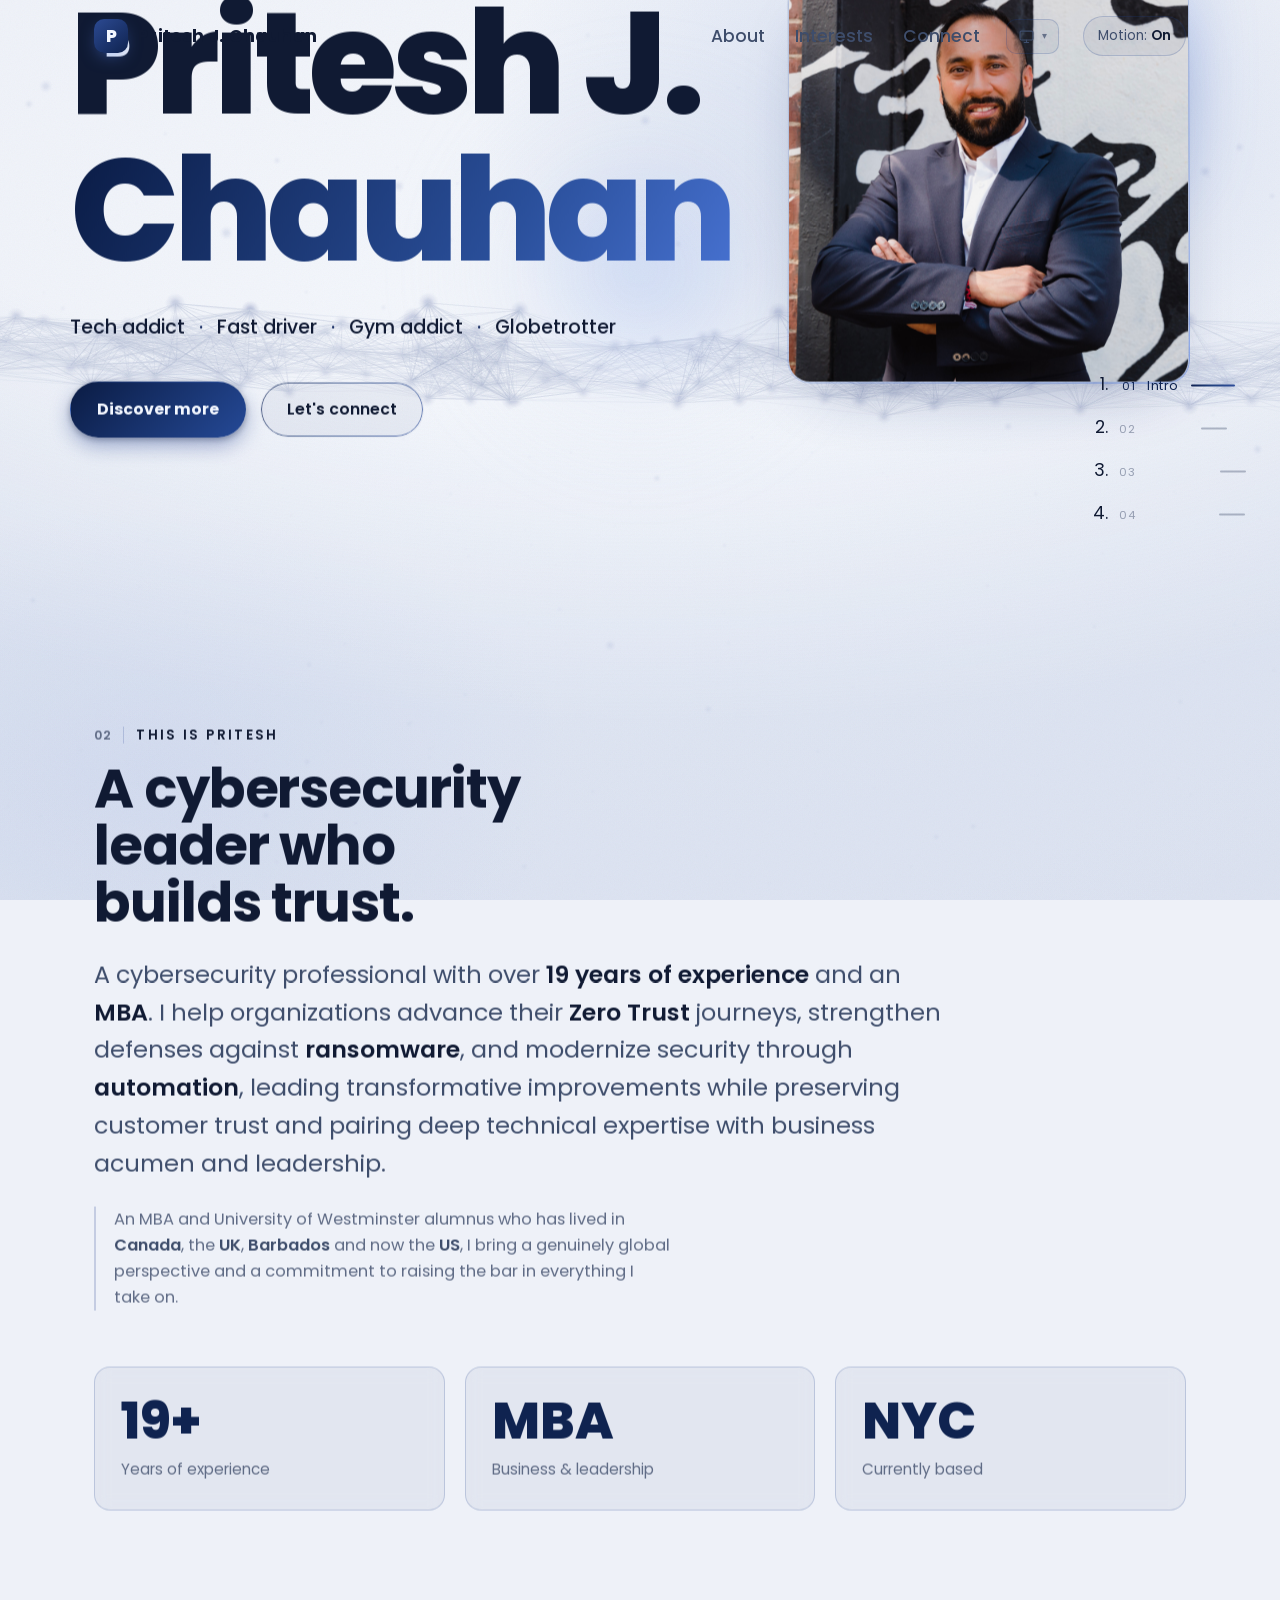
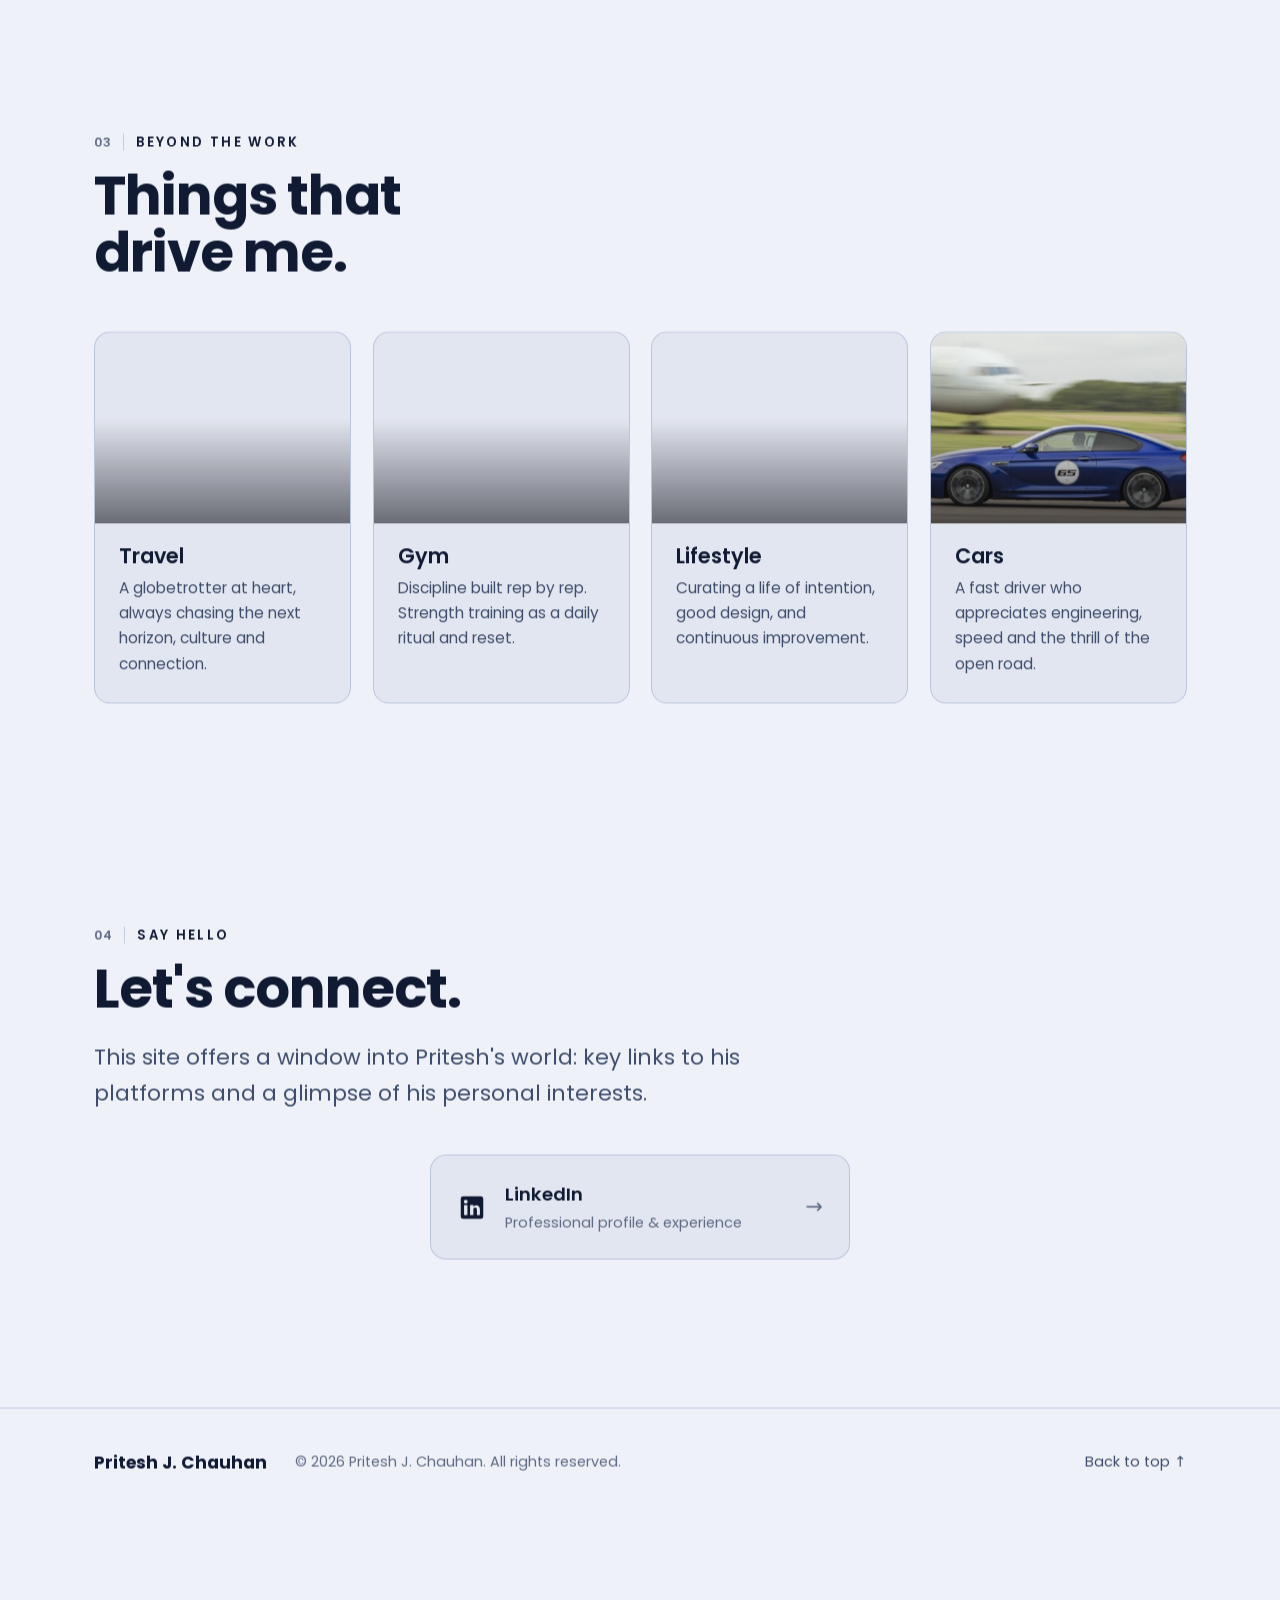
==== commit 65010bac: "Uniform first-person voice in About copy; v=31 Co-Authored-By: Claude Opus 4.8 (1M context) <noreply" ====
--- a/index.html
+++ b/index.html
@@ -36,7 +36,7 @@
   <link rel="preconnect" href="https://fonts.googleapis.com" />
   <link rel="preconnect" href="https://fonts.gstatic.com" crossorigin />
   <link rel="stylesheet" href="https://fonts.googleapis.com/css2?family=Poppins:wght@400;500;600;700;800&display=swap" />
-  <link rel="stylesheet" href="css/styles.css?v=30" />
+  <link rel="stylesheet" href="css/styles.css?v=31" />
   <!-- System-font fallback so typography still looks intentional fully offline -->
   <style>
     @font-face { font-family: "Poppins"; src: local("Poppins"); font-display: swap; }
@@ -177,16 +177,16 @@
         <h2 id="about-title" class="section-title reveal">A cybersecurity leader who builds trust.</h2>
         <p class="about-lead reveal">
           A cybersecurity professional with over <strong>19 years of experience</strong> and an
-          <strong>MBA</strong>. He helps organizations advance their <strong>Zero Trust</strong>
+          <strong>MBA</strong>. I help organizations advance their <strong>Zero Trust</strong>
           journeys, strengthen defenses against <strong>ransomware</strong>, and modernize security
           through <strong>automation</strong>, leading transformative improvements while preserving
           customer trust and pairing deep technical expertise with business acumen and leadership.
         </p>
         <p class="about-note reveal">
           An MBA and University of Westminster alumnus who has lived in <strong>Canada</strong>, the
-          <strong>UK</strong>, <strong>Barbados</strong> and now the <strong>US</strong>, Pritesh
-          brings a genuinely global perspective and a commitment to raising the bar in everything he
-          takes on.
+          <strong>UK</strong>, <strong>Barbados</strong> and now the <strong>US</strong>, I bring
+          a genuinely global perspective and a commitment to raising the bar in everything I
+          take on.
         </p>
         <ul class="stats" aria-label="Highlights">
           <li class="stat reveal">
@@ -291,6 +291,6 @@
 
   <!-- Vendored locally so the full 3D experience works on a plain file:// double-click -->
   <script src="js/vendor/three.min.js?v=2" defer></script>
-  <script src="js/main.js?v=30" defer></script>
+  <script src="js/main.js?v=31" defer></script>
 </body>
 </html>
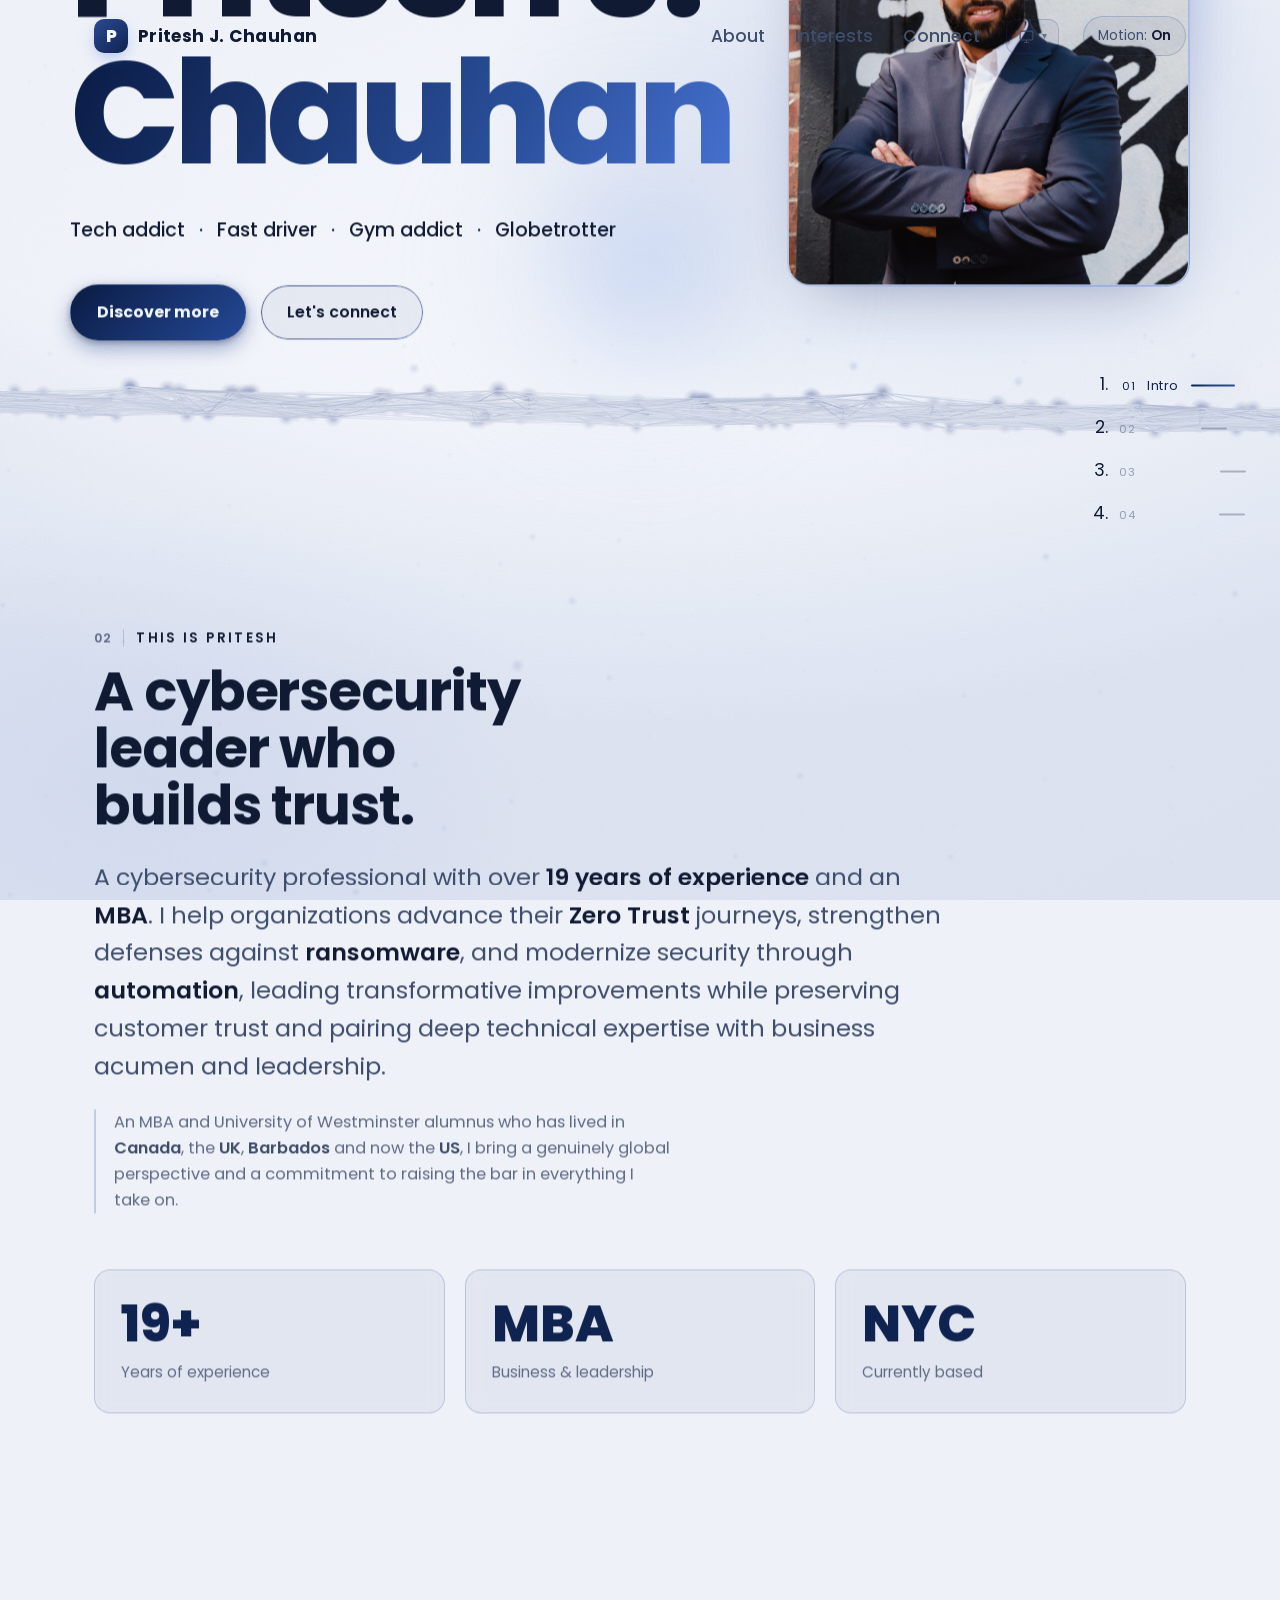
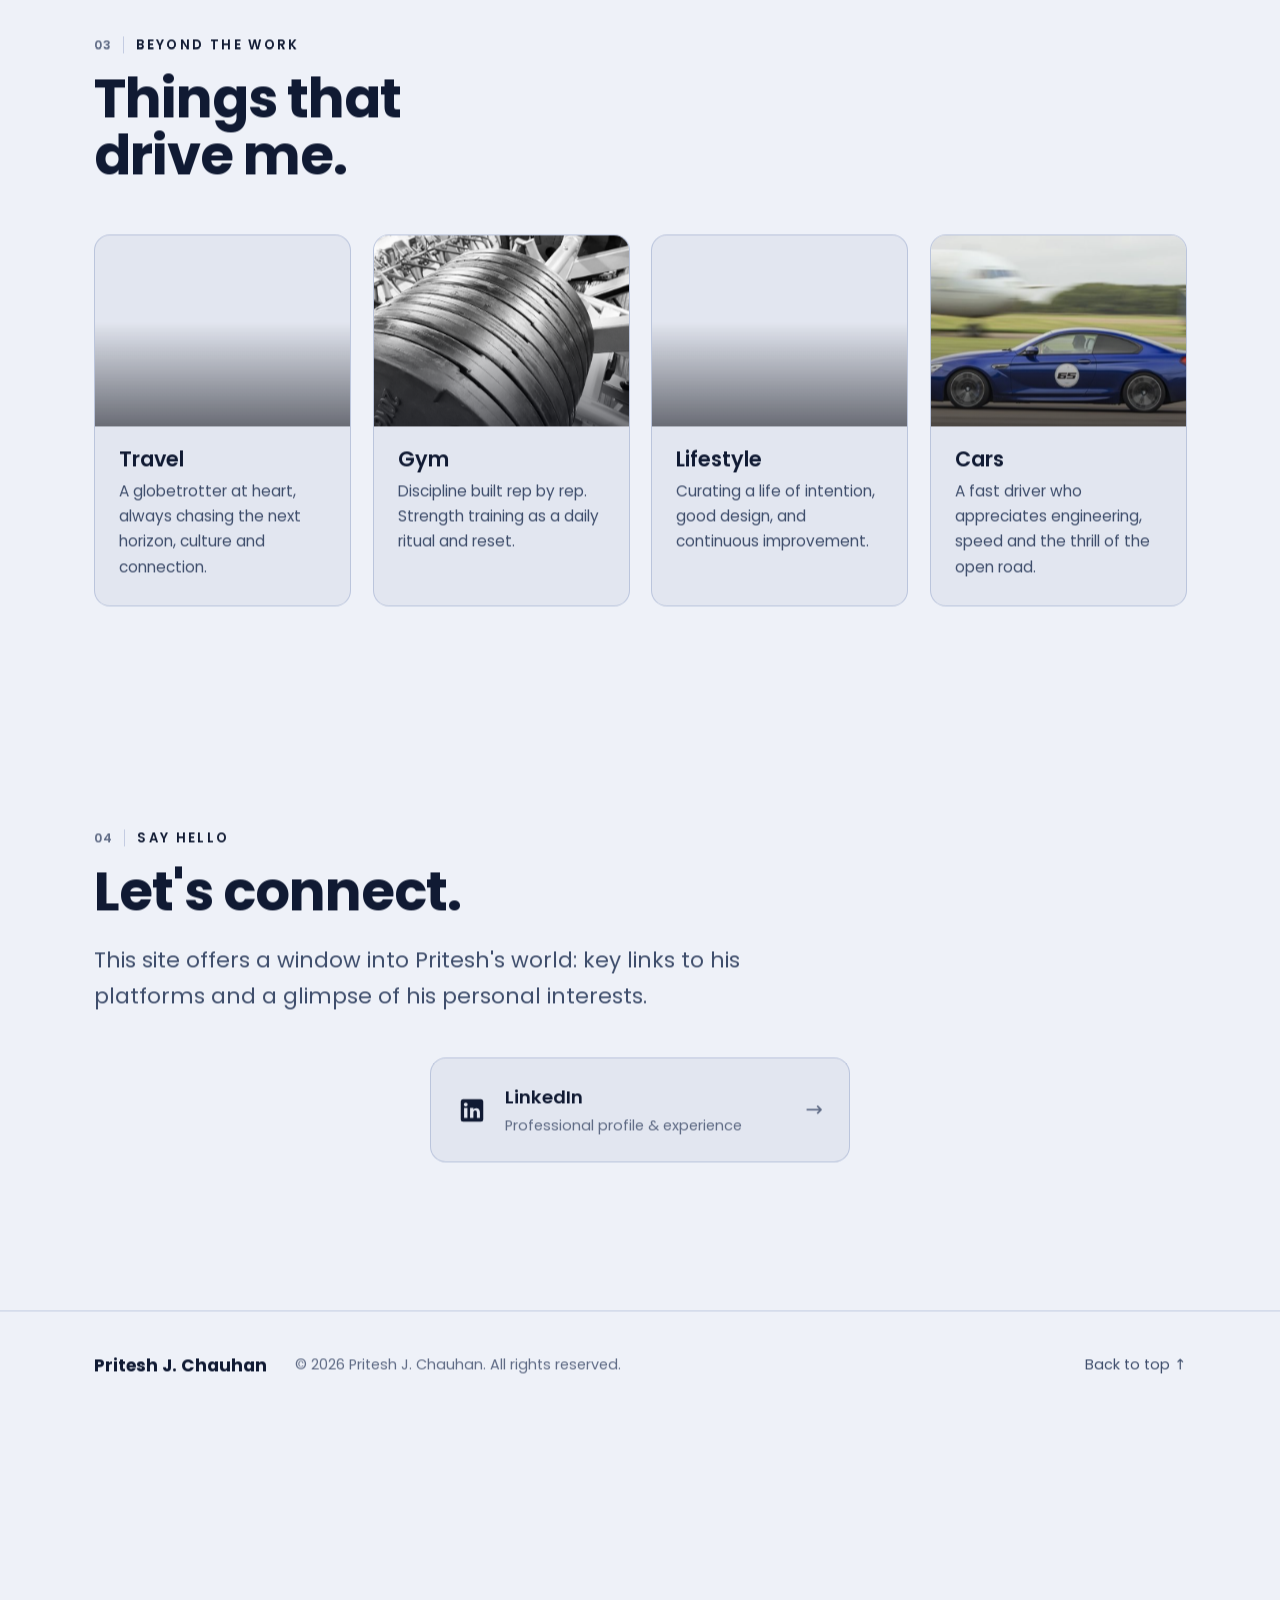
==== commit bafd54e2: "Constellation: slightly more visible over sections; end page on a flat horizontal band (no tilted ov" ====
--- a/index.html
+++ b/index.html
@@ -36,7 +36,7 @@
   <link rel="preconnect" href="https://fonts.googleapis.com" />
   <link rel="preconnect" href="https://fonts.gstatic.com" crossorigin />
   <link rel="stylesheet" href="https://fonts.googleapis.com/css2?family=Poppins:wght@400;500;600;700;800&display=swap" />
-  <link rel="stylesheet" href="css/styles.css?v=31" />
+  <link rel="stylesheet" href="css/styles.css?v=33" />
   <!-- System-font fallback so typography still looks intentional fully offline -->
   <style>
     @font-face { font-family: "Poppins"; src: local("Poppins"); font-display: swap; }
@@ -291,6 +291,6 @@
 
   <!-- Vendored locally so the full 3D experience works on a plain file:// double-click -->
   <script src="js/vendor/three.min.js?v=2" defer></script>
-  <script src="js/main.js?v=31" defer></script>
+  <script src="js/main.js?v=33" defer></script>
 </body>
 </html>
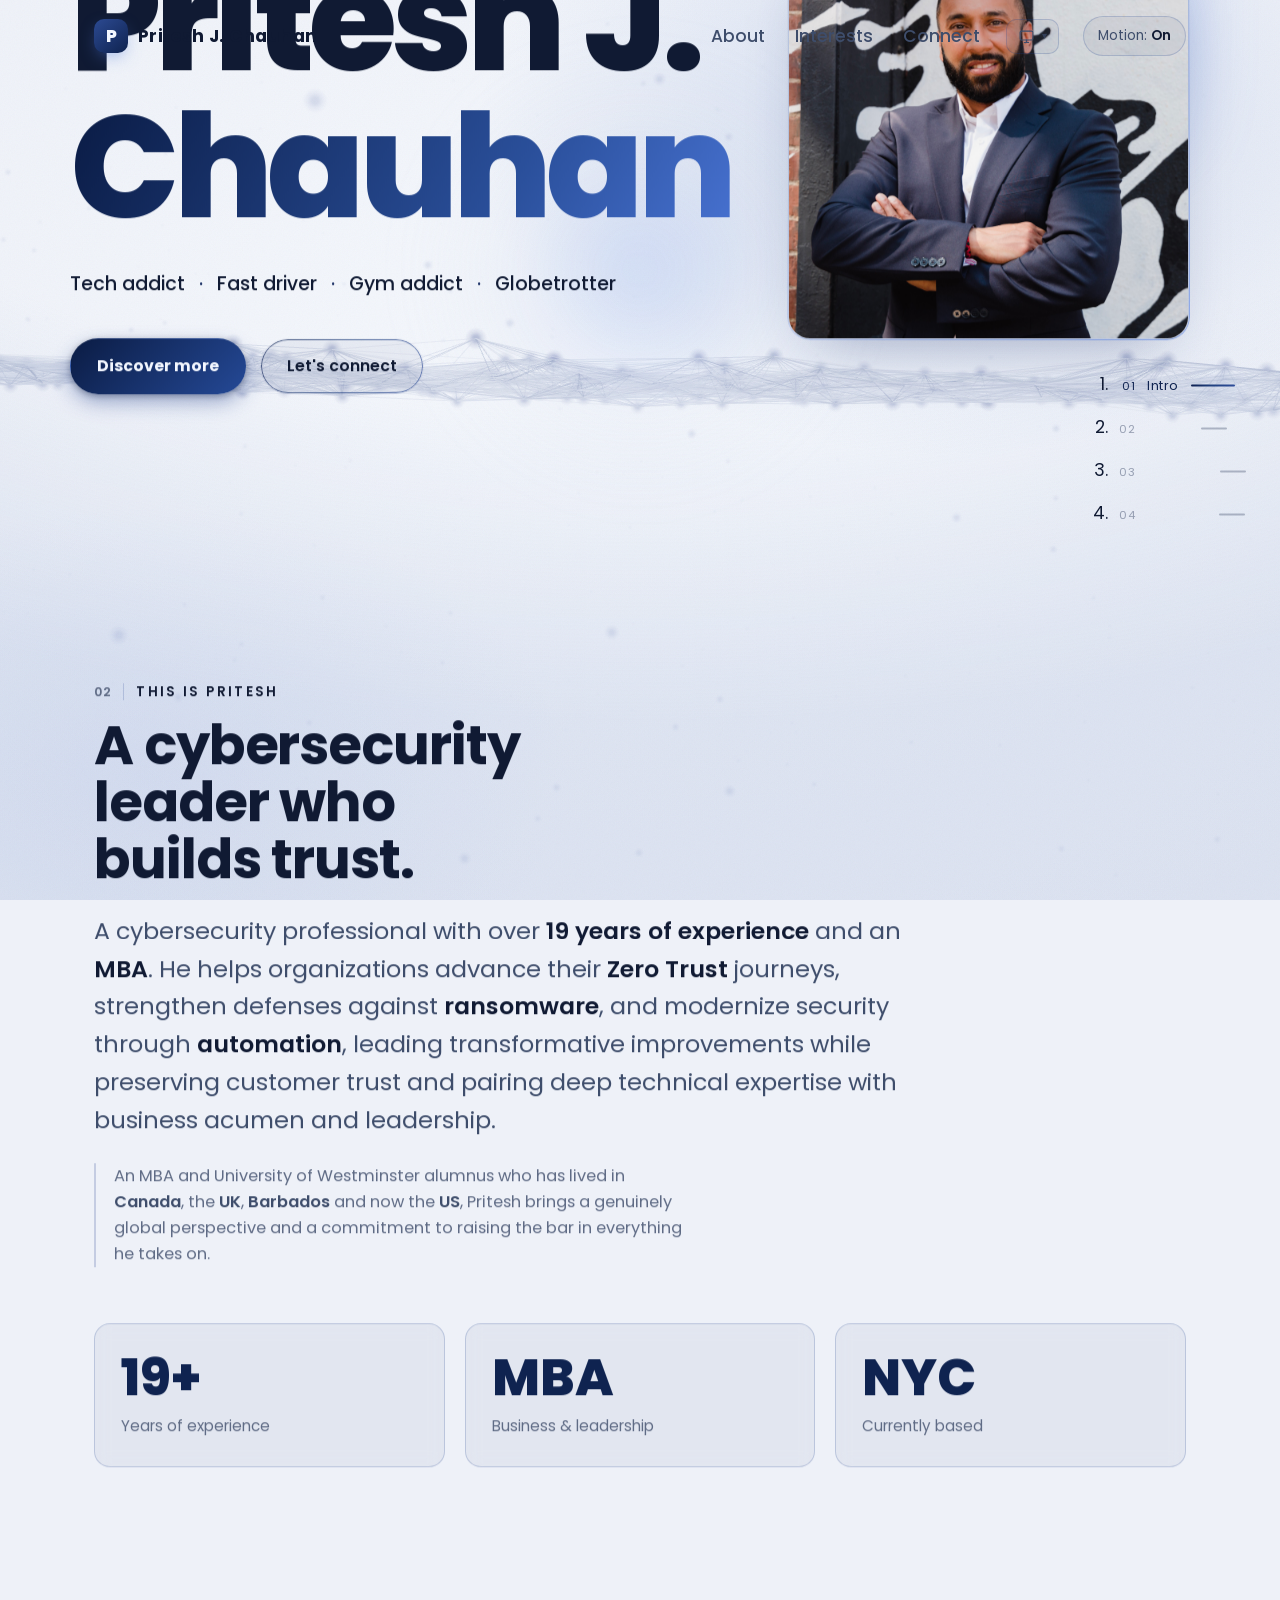
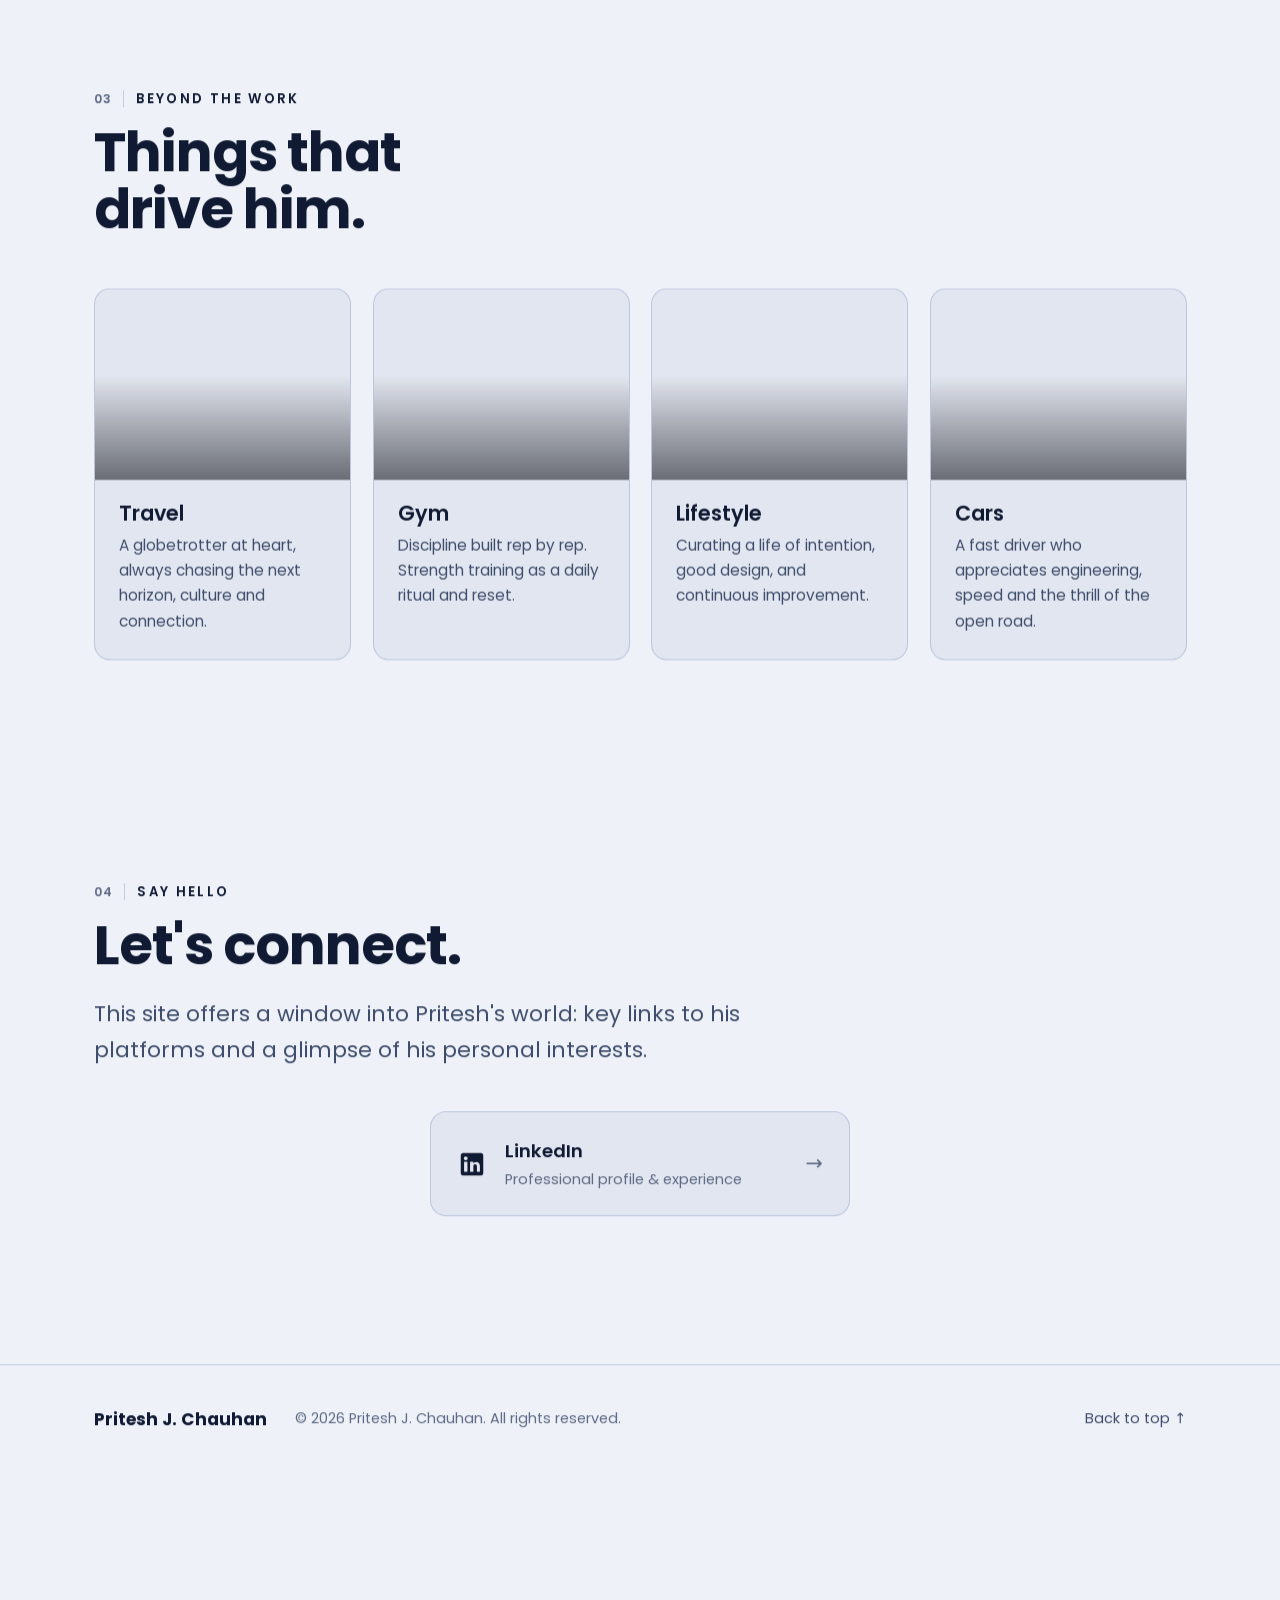
==== commit dbb607b2: "Third-person copy (recruiter-facing); page ends on a horizontal line; v=34 Co-Authored-By: Claude Op" ====
--- a/index.html
+++ b/index.html
@@ -36,7 +36,7 @@
   <link rel="preconnect" href="https://fonts.googleapis.com" />
   <link rel="preconnect" href="https://fonts.gstatic.com" crossorigin />
   <link rel="stylesheet" href="https://fonts.googleapis.com/css2?family=Poppins:wght@400;500;600;700;800&display=swap" />
-  <link rel="stylesheet" href="css/styles.css?v=33" />
+  <link rel="stylesheet" href="css/styles.css?v=34" />
   <!-- System-font fallback so typography still looks intentional fully offline -->
   <style>
     @font-face { font-family: "Poppins"; src: local("Poppins"); font-display: swap; }
@@ -177,16 +177,16 @@
         <h2 id="about-title" class="section-title reveal">A cybersecurity leader who builds trust.</h2>
         <p class="about-lead reveal">
           A cybersecurity professional with over <strong>19 years of experience</strong> and an
-          <strong>MBA</strong>. I help organizations advance their <strong>Zero Trust</strong>
+          <strong>MBA</strong>. He helps organizations advance their <strong>Zero Trust</strong>
           journeys, strengthen defenses against <strong>ransomware</strong>, and modernize security
           through <strong>automation</strong>, leading transformative improvements while preserving
           customer trust and pairing deep technical expertise with business acumen and leadership.
         </p>
         <p class="about-note reveal">
           An MBA and University of Westminster alumnus who has lived in <strong>Canada</strong>, the
-          <strong>UK</strong>, <strong>Barbados</strong> and now the <strong>US</strong>, I bring
-          a genuinely global perspective and a commitment to raising the bar in everything I
-          take on.
+          <strong>UK</strong>, <strong>Barbados</strong> and now the <strong>US</strong>, Pritesh
+          brings a genuinely global perspective and a commitment to raising the bar in everything he
+          takes on.
         </p>
         <ul class="stats" aria-label="Highlights">
           <li class="stat reveal">
@@ -209,7 +209,7 @@
     <section class="section interests" id="interests" aria-labelledby="interests-title">
       <div class="container">
         <p class="section-kicker reveal"><span class="chapter">03</span>Beyond the work</p>
-        <h2 id="interests-title" class="section-title reveal">Things that drive me.</h2>
+        <h2 id="interests-title" class="section-title reveal">Things that drive him.</h2>
         <ul class="cards" role="list">
           <li class="card card-photo tilt reveal">
             <div class="card-media">
@@ -291,6 +291,6 @@
 
   <!-- Vendored locally so the full 3D experience works on a plain file:// double-click -->
   <script src="js/vendor/three.min.js?v=2" defer></script>
-  <script src="js/main.js?v=33" defer></script>
+  <script src="js/main.js?v=34" defer></script>
 </body>
 </html>
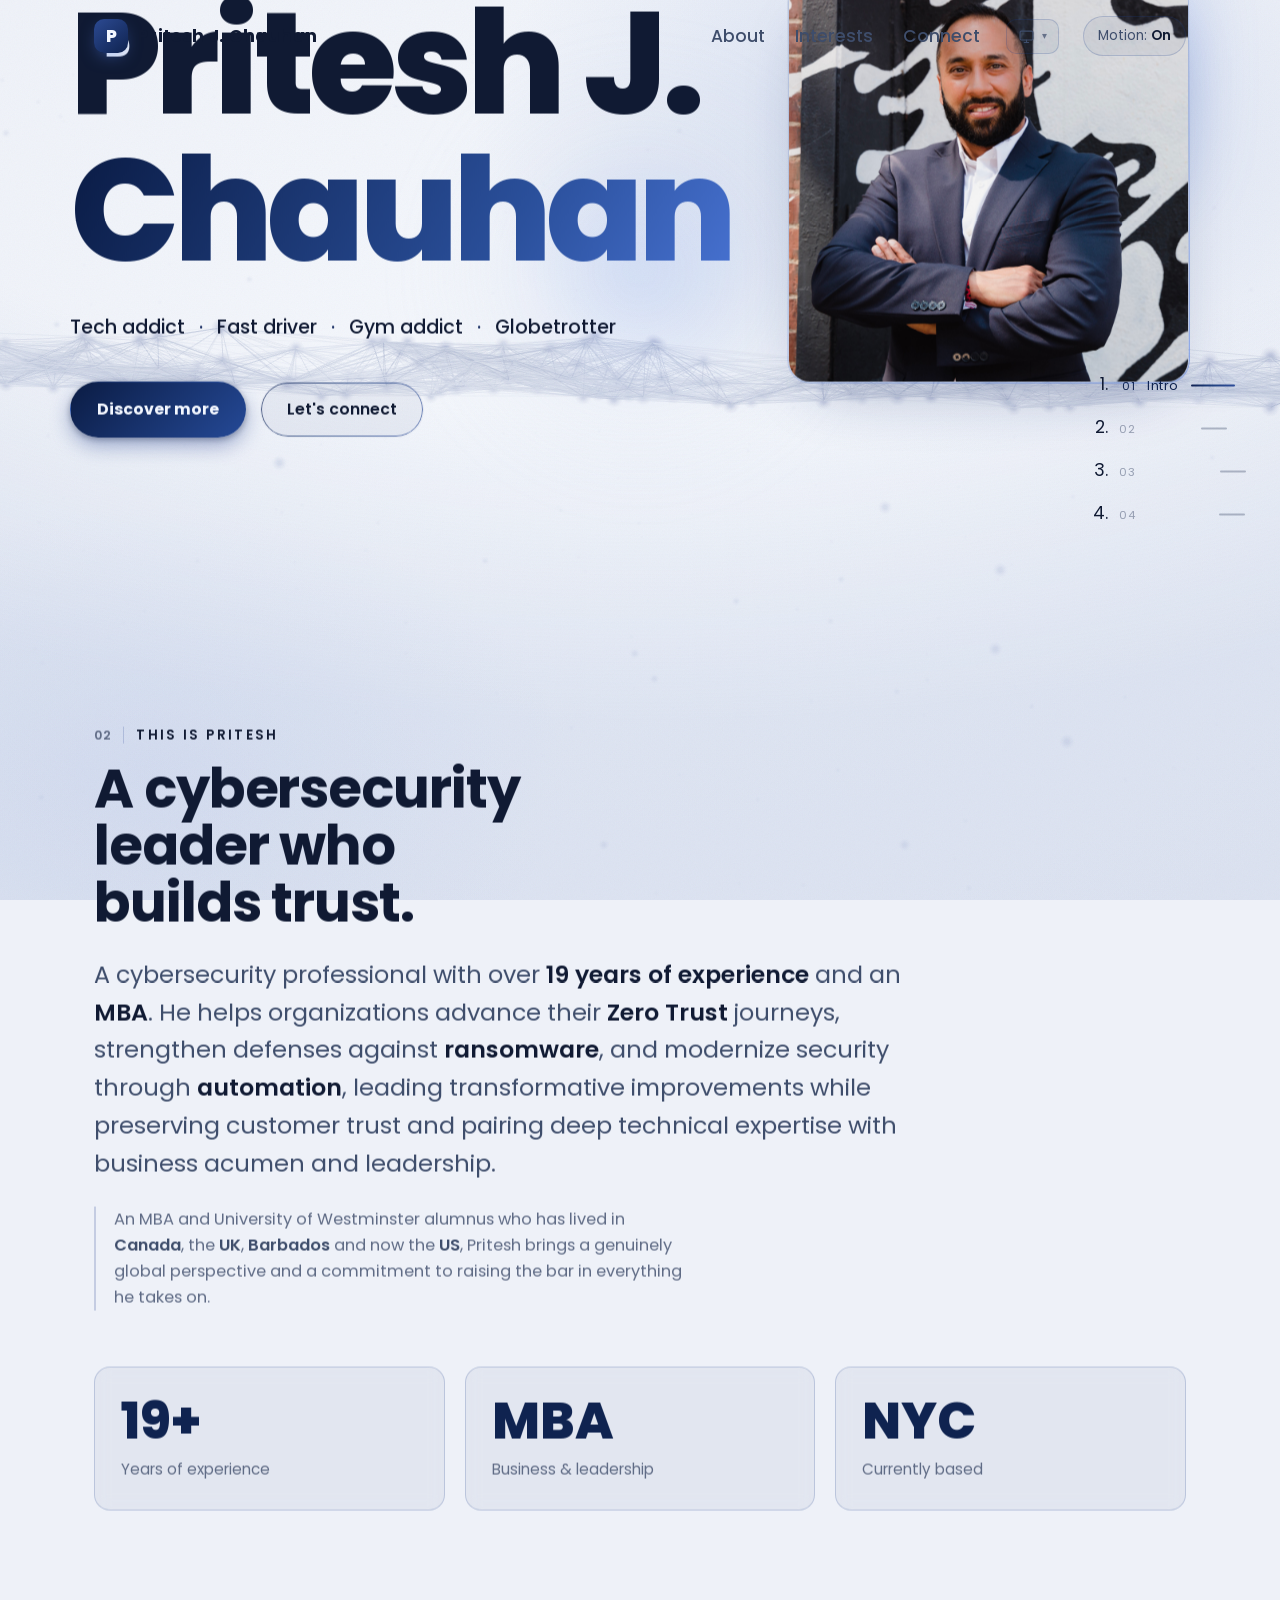
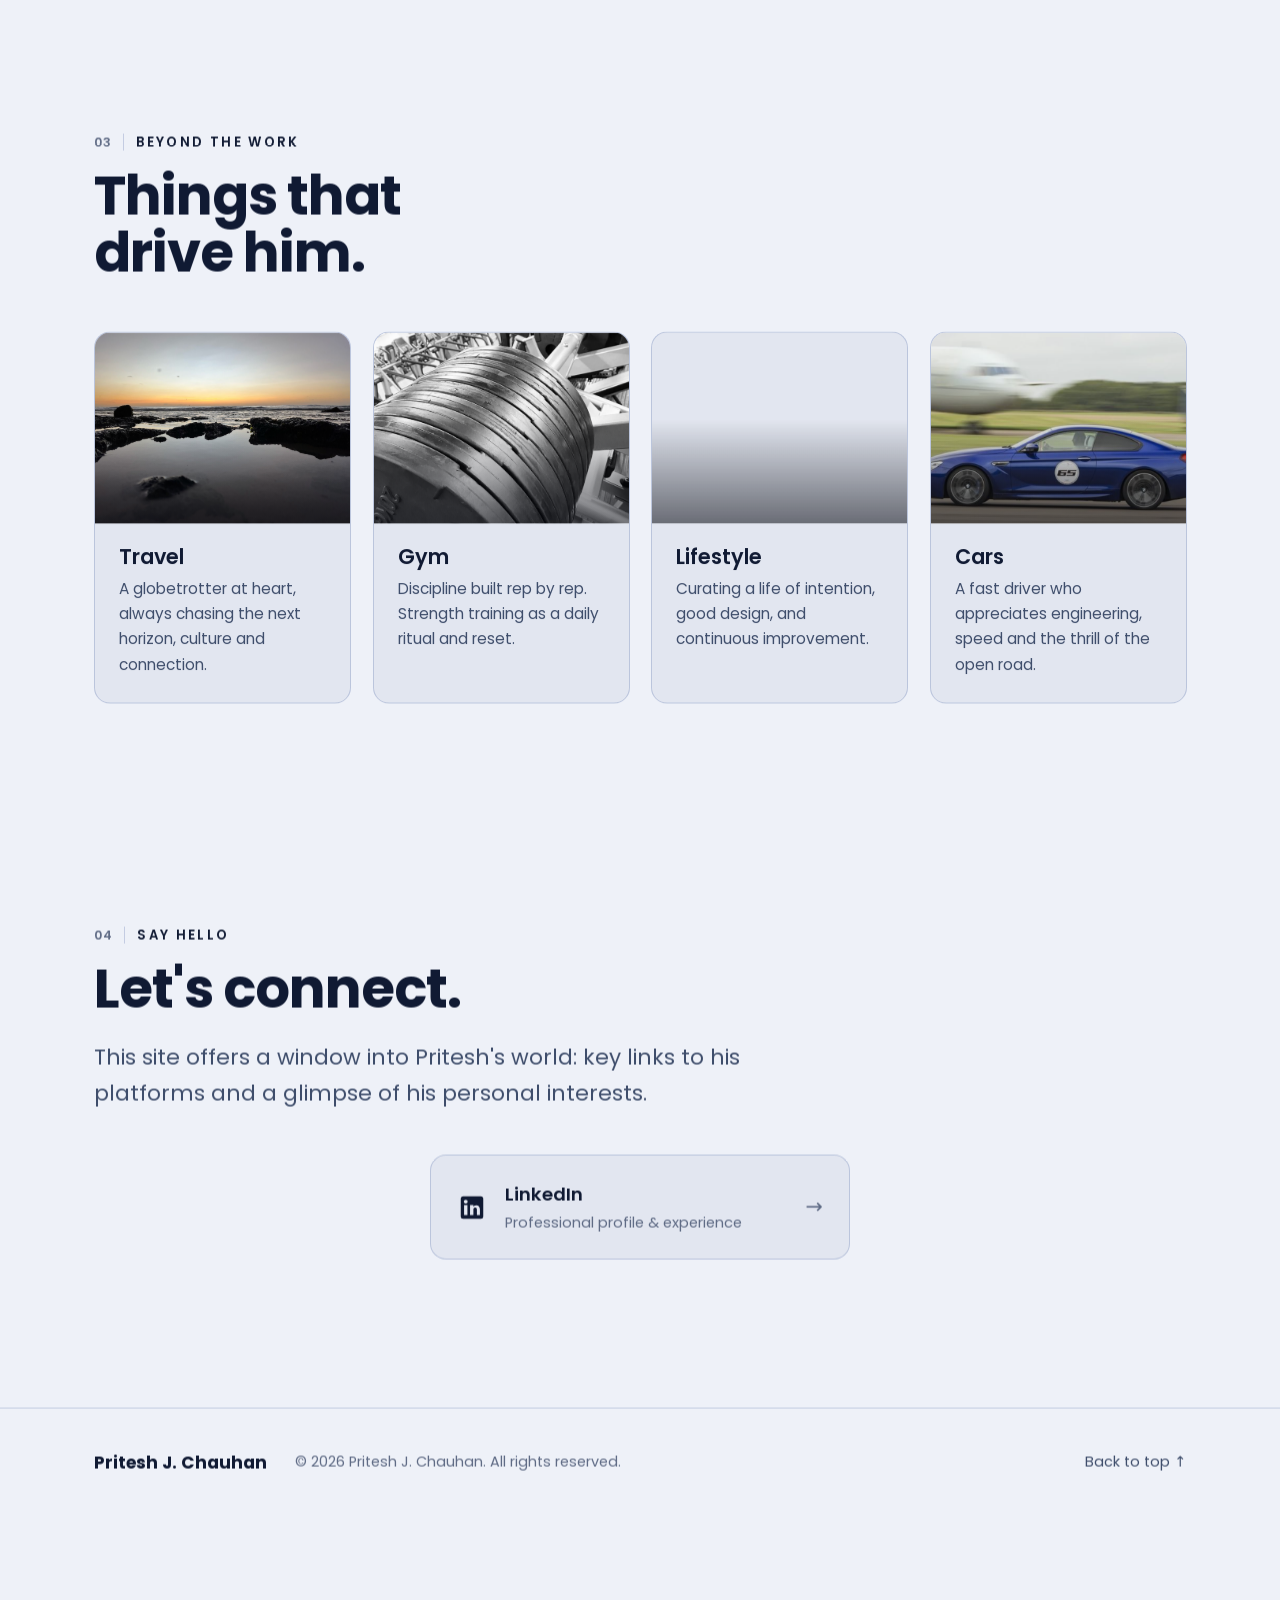
==== commit cee55219: "Map full scroll range to scenes so page bottom always resolves to the line; v=35 Co-Authored-By: Cla" ====
--- a/index.html
+++ b/index.html
@@ -36,7 +36,7 @@
   <link rel="preconnect" href="https://fonts.googleapis.com" />
   <link rel="preconnect" href="https://fonts.gstatic.com" crossorigin />
   <link rel="stylesheet" href="https://fonts.googleapis.com/css2?family=Poppins:wght@400;500;600;700;800&display=swap" />
-  <link rel="stylesheet" href="css/styles.css?v=34" />
+  <link rel="stylesheet" href="css/styles.css?v=35" />
   <!-- System-font fallback so typography still looks intentional fully offline -->
   <style>
     @font-face { font-family: "Poppins"; src: local("Poppins"); font-display: swap; }
@@ -291,6 +291,6 @@
 
   <!-- Vendored locally so the full 3D experience works on a plain file:// double-click -->
   <script src="js/vendor/three.min.js?v=2" defer></script>
-  <script src="js/main.js?v=34" defer></script>
+  <script src="js/main.js?v=35" defer></script>
 </body>
 </html>
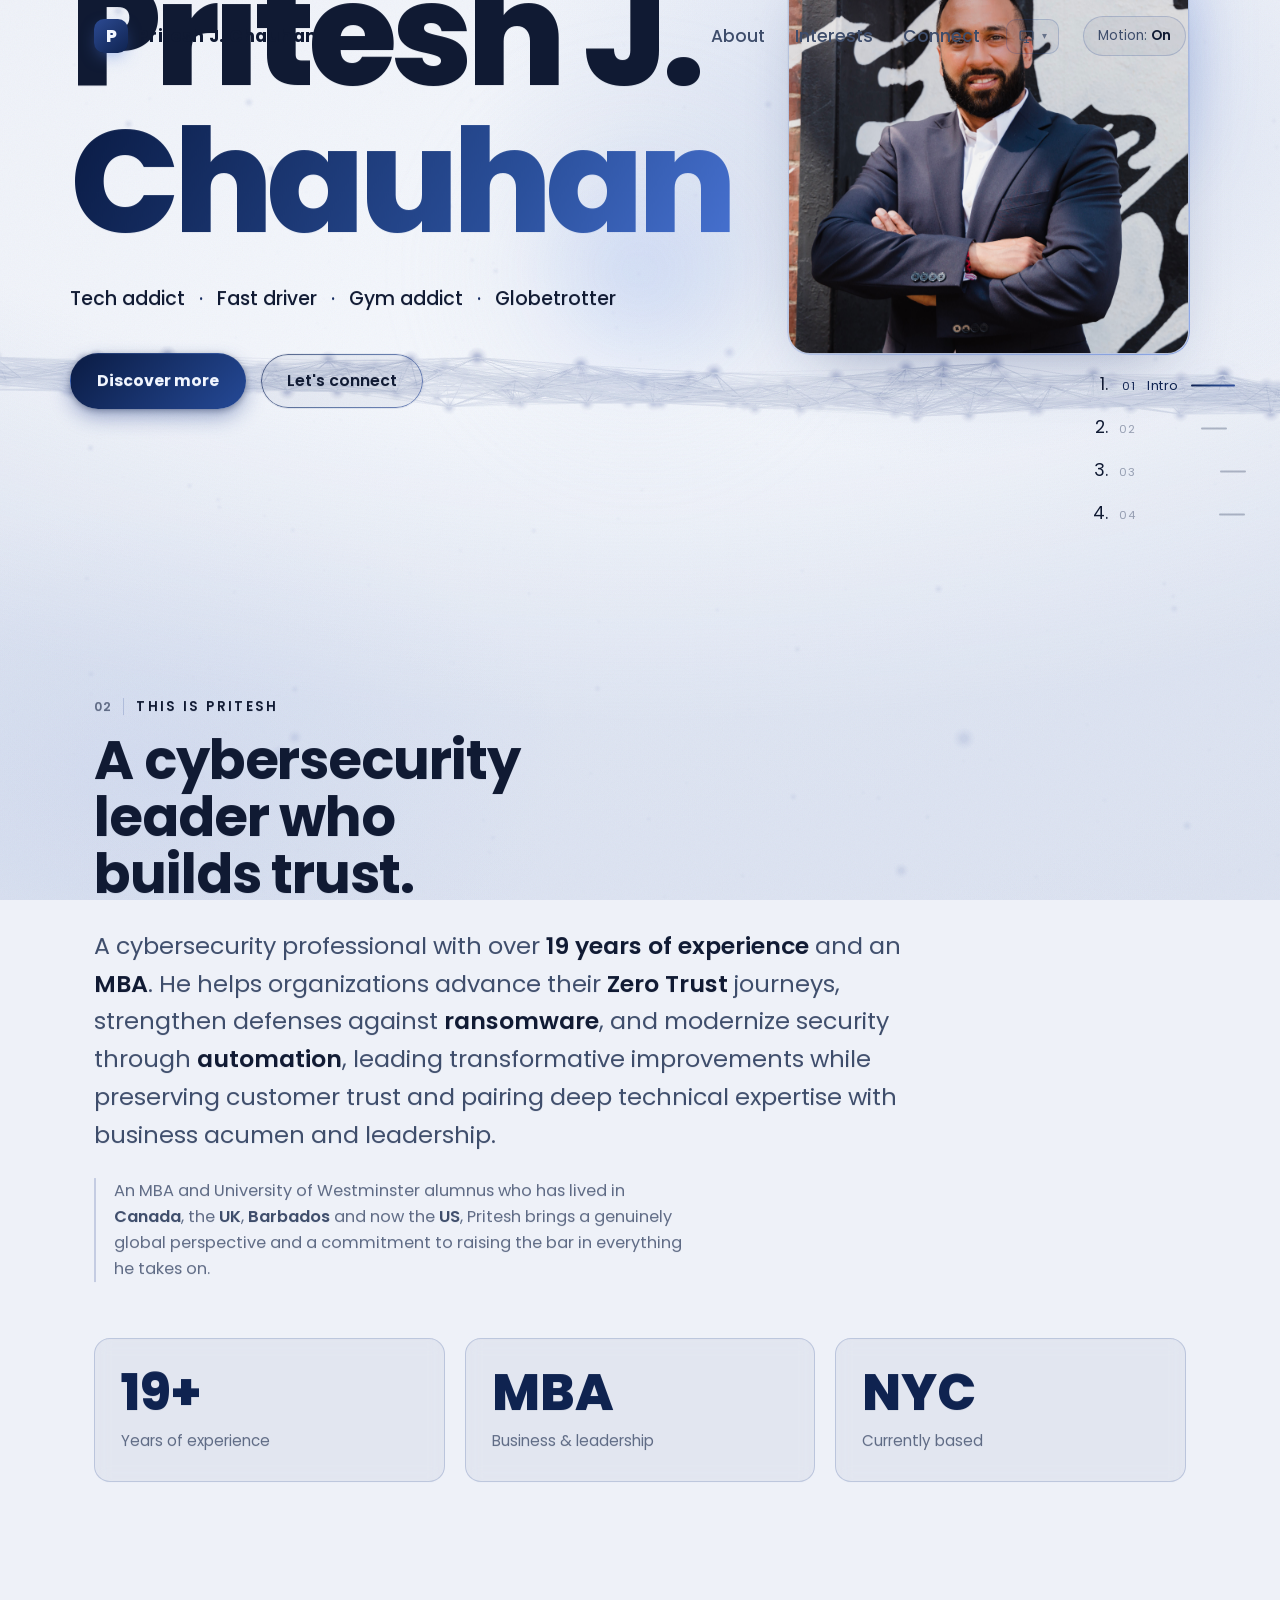
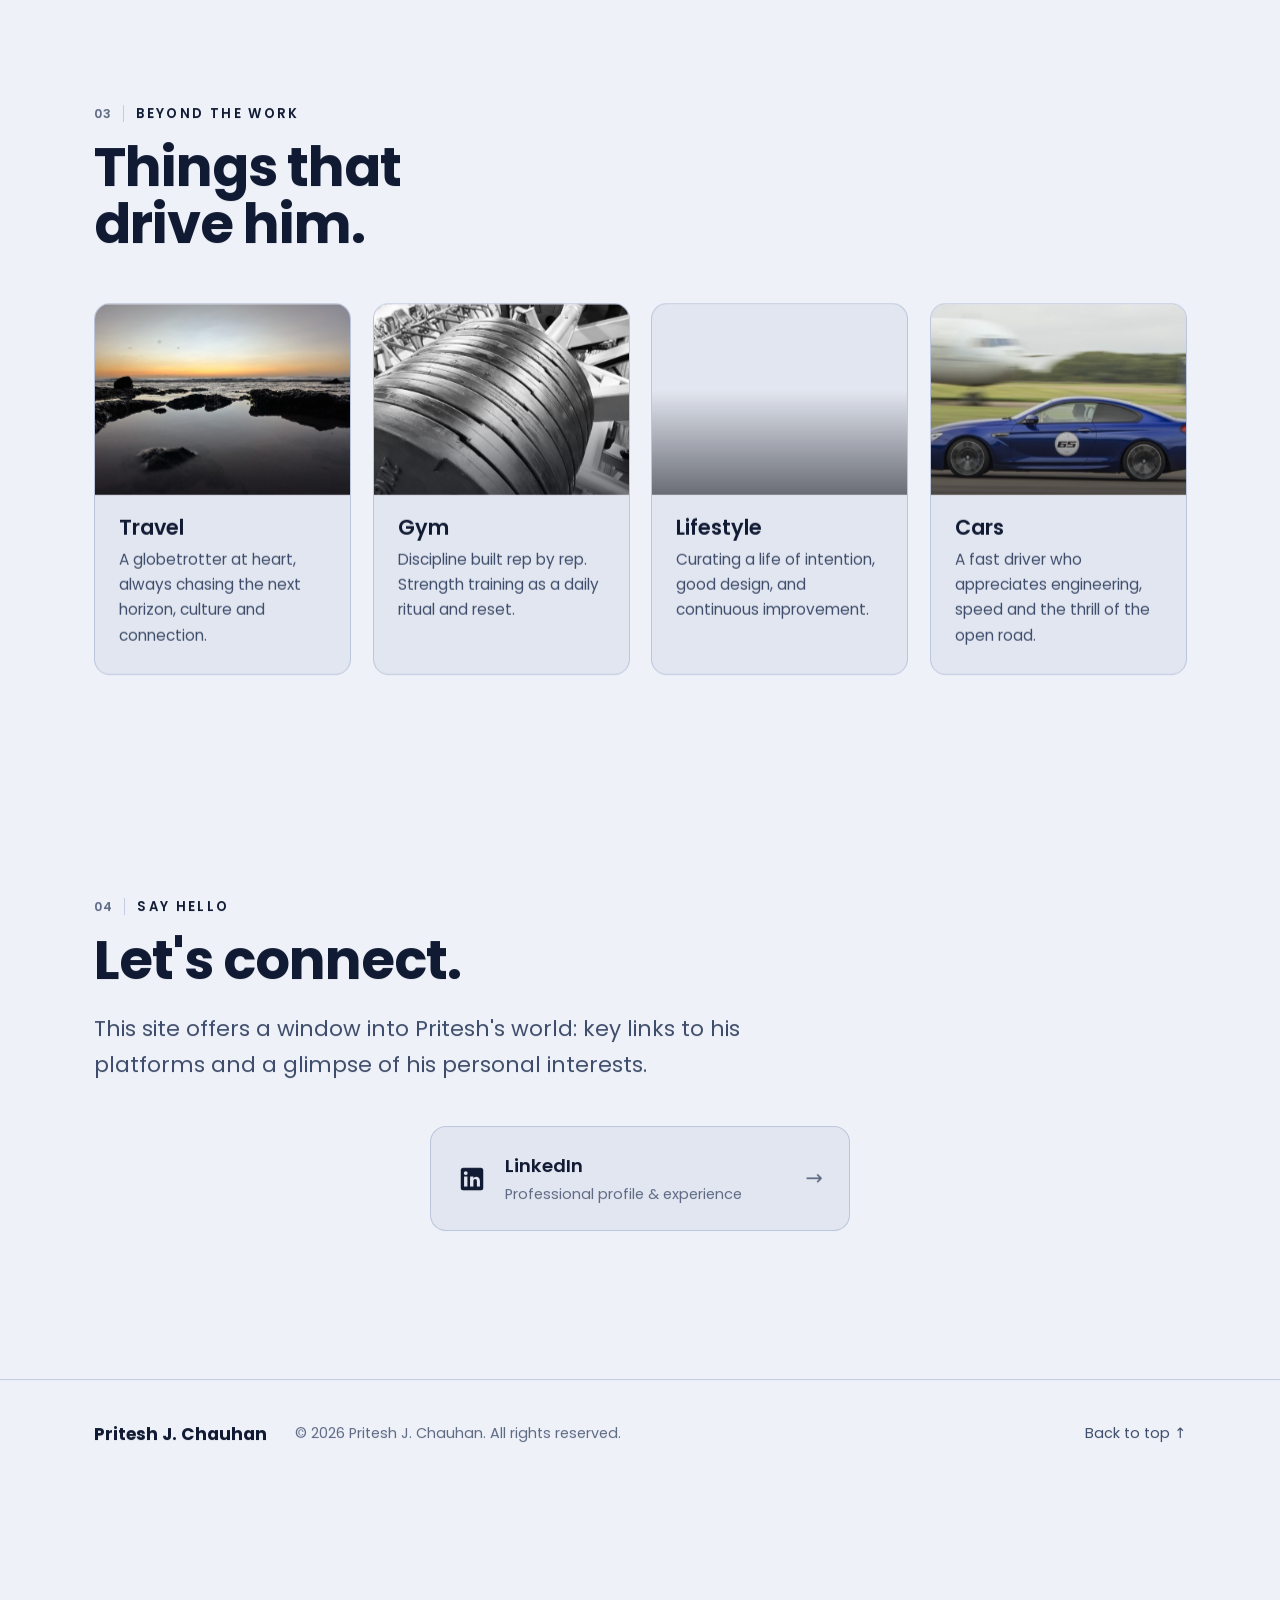
==== commit 5be6db04: "Brighter dark-mode constellation; v=36 Co-Authored-By: Claude Opus 4.8 (1M context) <noreply@anthrop" ====
--- a/index.html
+++ b/index.html
@@ -36,7 +36,7 @@
   <link rel="preconnect" href="https://fonts.googleapis.com" />
   <link rel="preconnect" href="https://fonts.gstatic.com" crossorigin />
   <link rel="stylesheet" href="https://fonts.googleapis.com/css2?family=Poppins:wght@400;500;600;700;800&display=swap" />
-  <link rel="stylesheet" href="css/styles.css?v=35" />
+  <link rel="stylesheet" href="css/styles.css?v=36" />
   <!-- System-font fallback so typography still looks intentional fully offline -->
   <style>
     @font-face { font-family: "Poppins"; src: local("Poppins"); font-display: swap; }
@@ -291,6 +291,6 @@
 
   <!-- Vendored locally so the full 3D experience works on a plain file:// double-click -->
   <script src="js/vendor/three.min.js?v=2" defer></script>
-  <script src="js/main.js?v=35" defer></script>
+  <script src="js/main.js?v=36" defer></script>
 </body>
 </html>
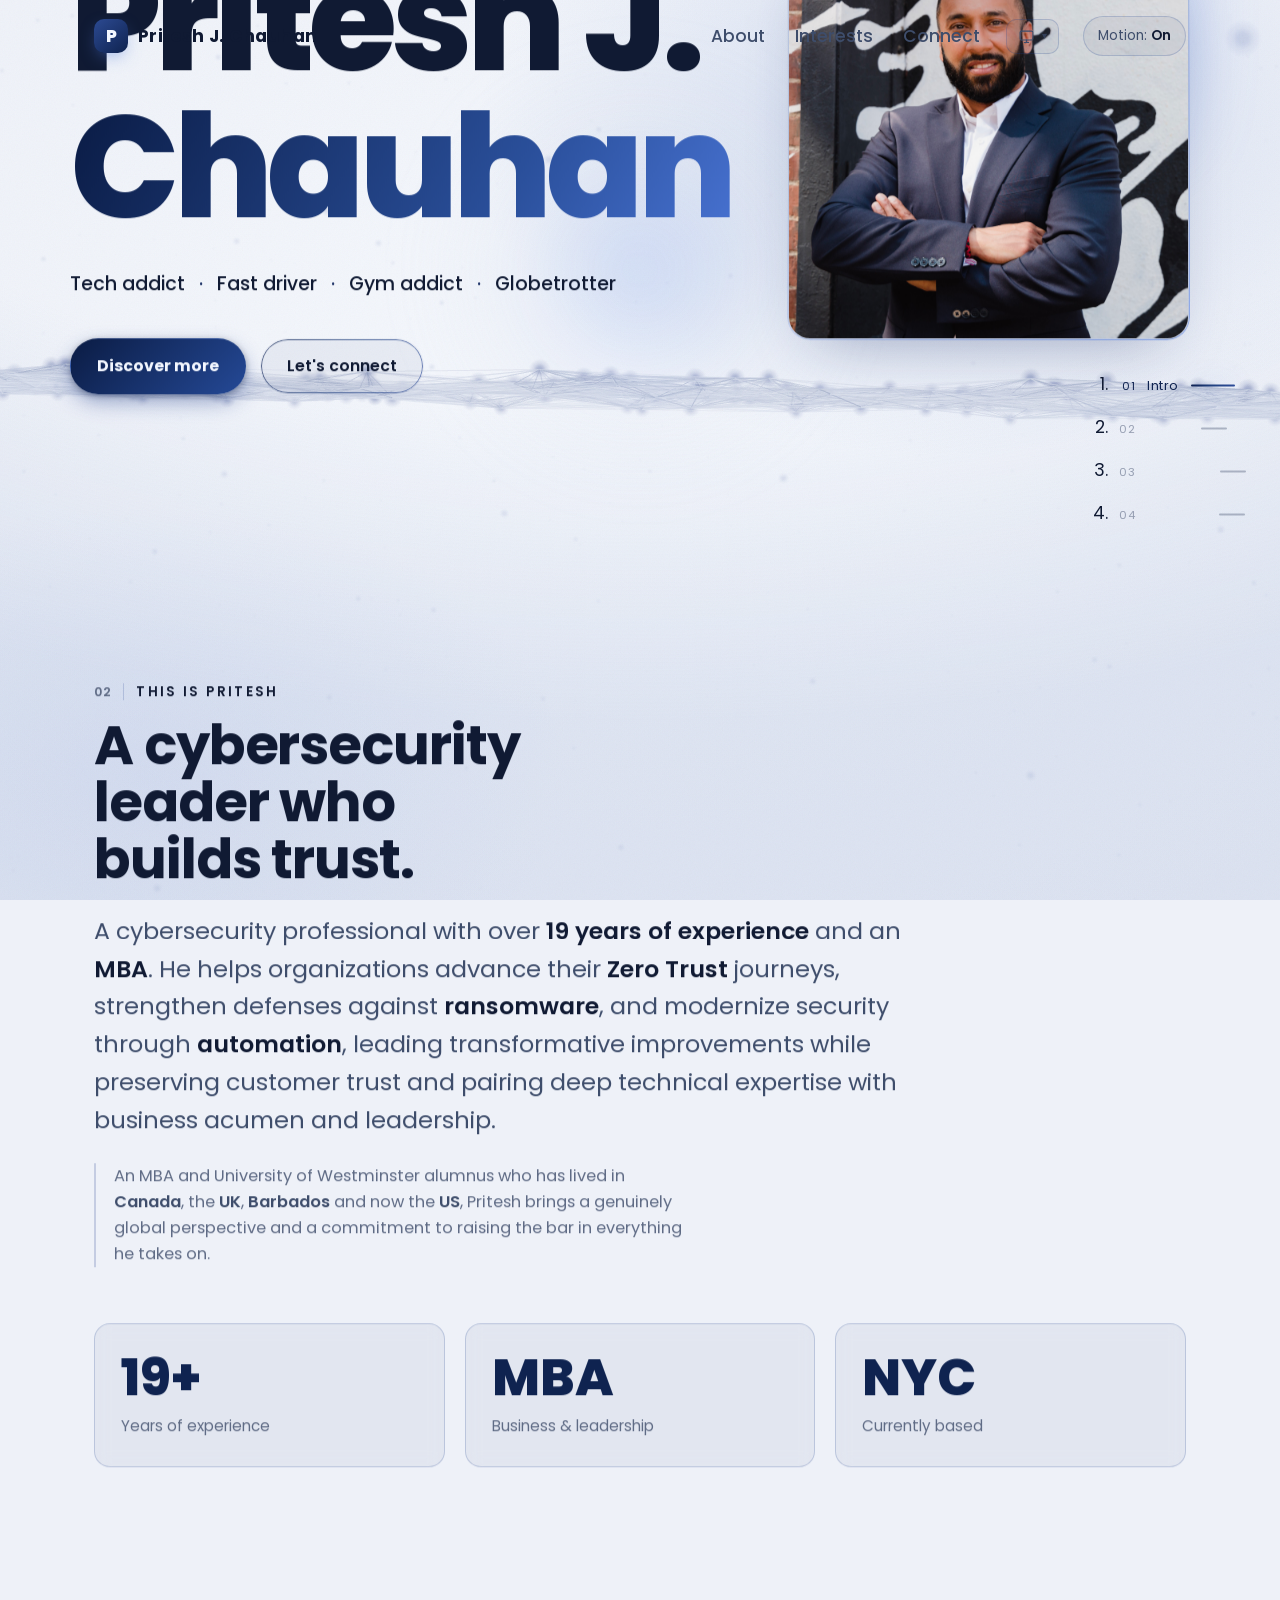
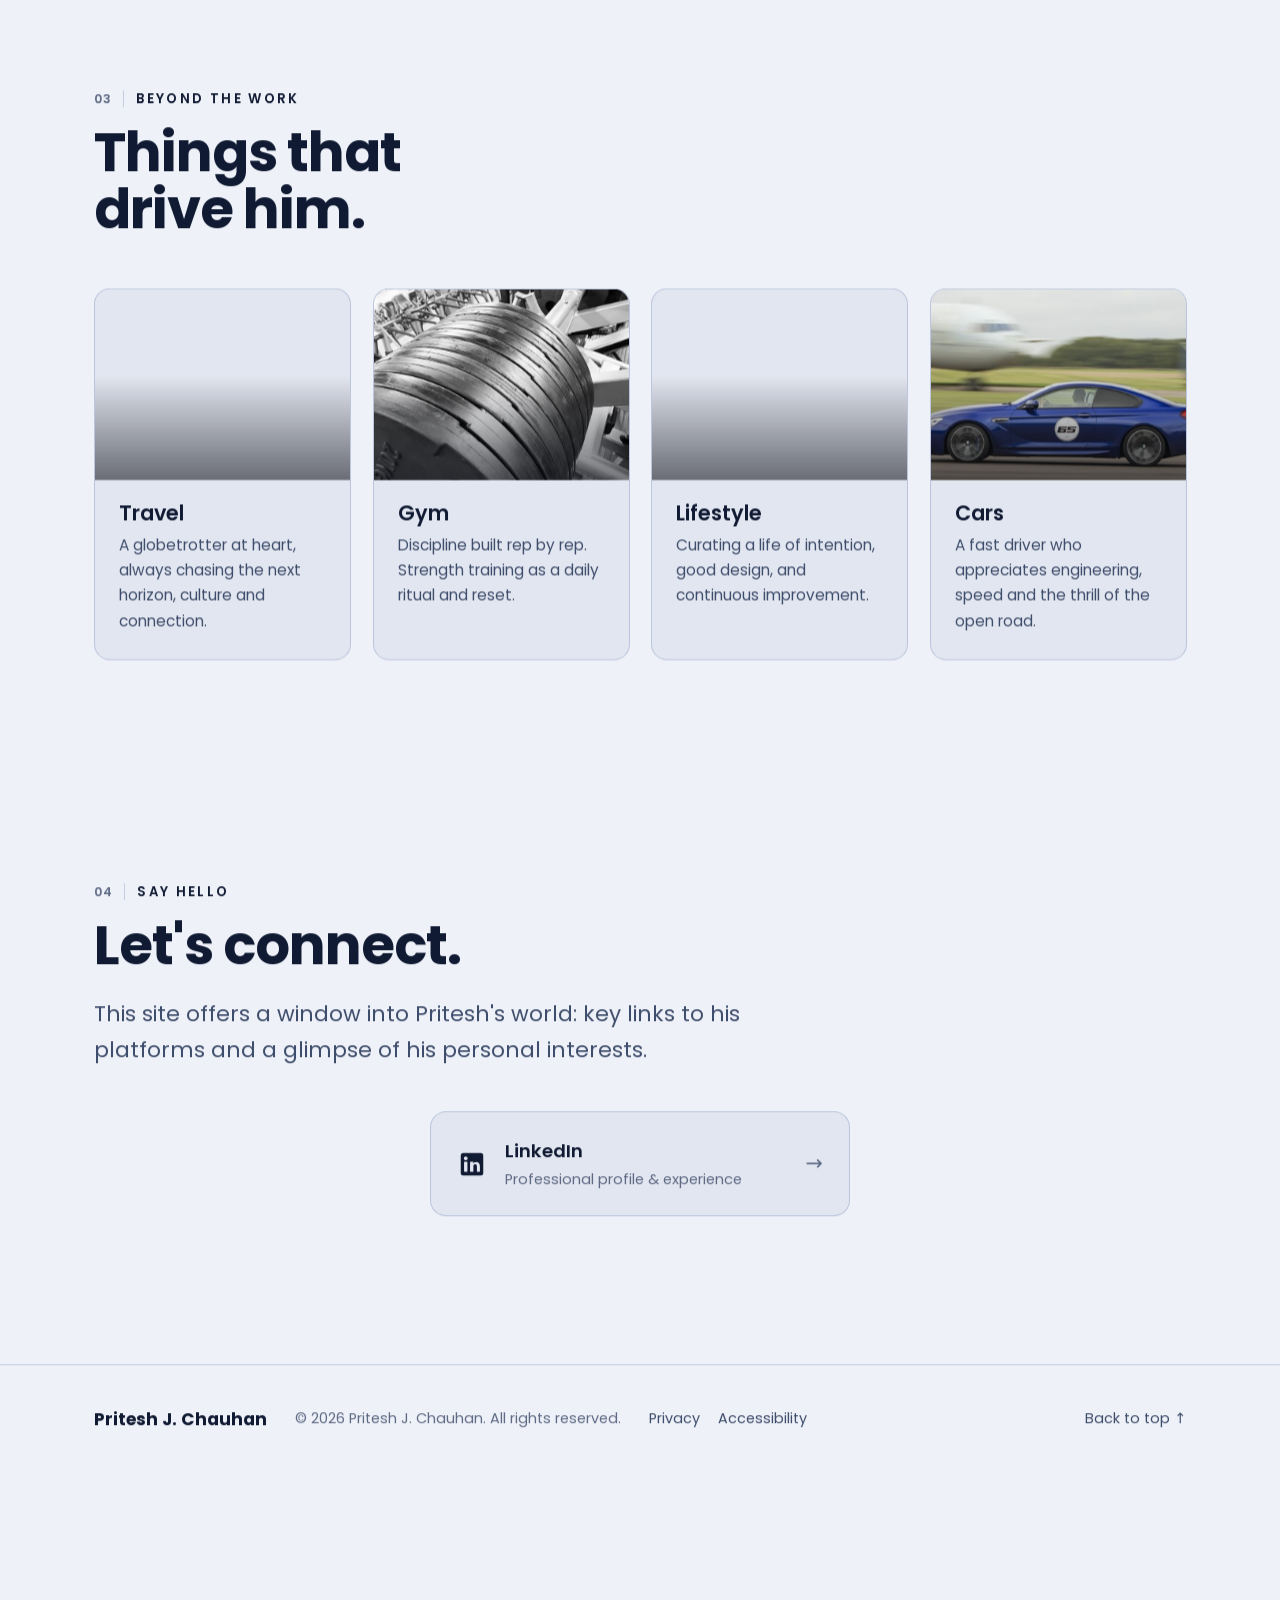
==== commit 5d08dd0d: "Add Privacy & Accessibility page + footer links; v=37 Co-Authored-By: Claude Opus 4.8 (1M context) <" ====
--- a/index.html
+++ b/index.html
@@ -36,7 +36,7 @@
   <link rel="preconnect" href="https://fonts.googleapis.com" />
   <link rel="preconnect" href="https://fonts.gstatic.com" crossorigin />
   <link rel="stylesheet" href="https://fonts.googleapis.com/css2?family=Poppins:wght@400;500;600;700;800&display=swap" />
-  <link rel="stylesheet" href="css/styles.css?v=36" />
+  <link rel="stylesheet" href="css/styles.css?v=37" />
   <!-- System-font fallback so typography still looks intentional fully offline -->
   <style>
     @font-face { font-family: "Poppins"; src: local("Poppins"); font-display: swap; }
@@ -284,6 +284,10 @@
     <div class="container footer-inner">
       <p class="footer-brand">Pritesh J. Chauhan</p>
       <p class="footer-copy">© <span id="year">2025</span> Pritesh J. Chauhan. All rights reserved.</p>
+      <nav class="footer-links" aria-label="Legal">
+        <a href="legal.html#privacy">Privacy</a>
+        <a href="legal.html#accessibility">Accessibility</a>
+      </nav>
       <a class="footer-top" href="#top">Back to top ↑</a>
     </div>
   </footer>
@@ -291,6 +295,6 @@
 
   <!-- Vendored locally so the full 3D experience works on a plain file:// double-click -->
   <script src="js/vendor/three.min.js?v=2" defer></script>
-  <script src="js/main.js?v=36" defer></script>
+  <script src="js/main.js?v=37" defer></script>
 </body>
 </html>
--- a/css/styles.css
+++ b/css/styles.css
@@ -1079,3 +1079,9 @@
 /* Remove decorative dots (motion button + "currently in" eyebrow) */
 .motion-toggle-dot { display: none !important; }
 .hero-eyebrow::before { content: none !important; }
+
+
+/* Footer legal links (Privacy / Accessibility) */
+.footer-links { display: flex; gap: 18px; flex-wrap: wrap; }
+.footer-links a { color: var(--text-dim); font-size: 0.9rem; text-decoration: none; transition: color 0.2s var(--ease); }
+.footer-links a:hover, .footer-links a:focus-visible { color: var(--text); }
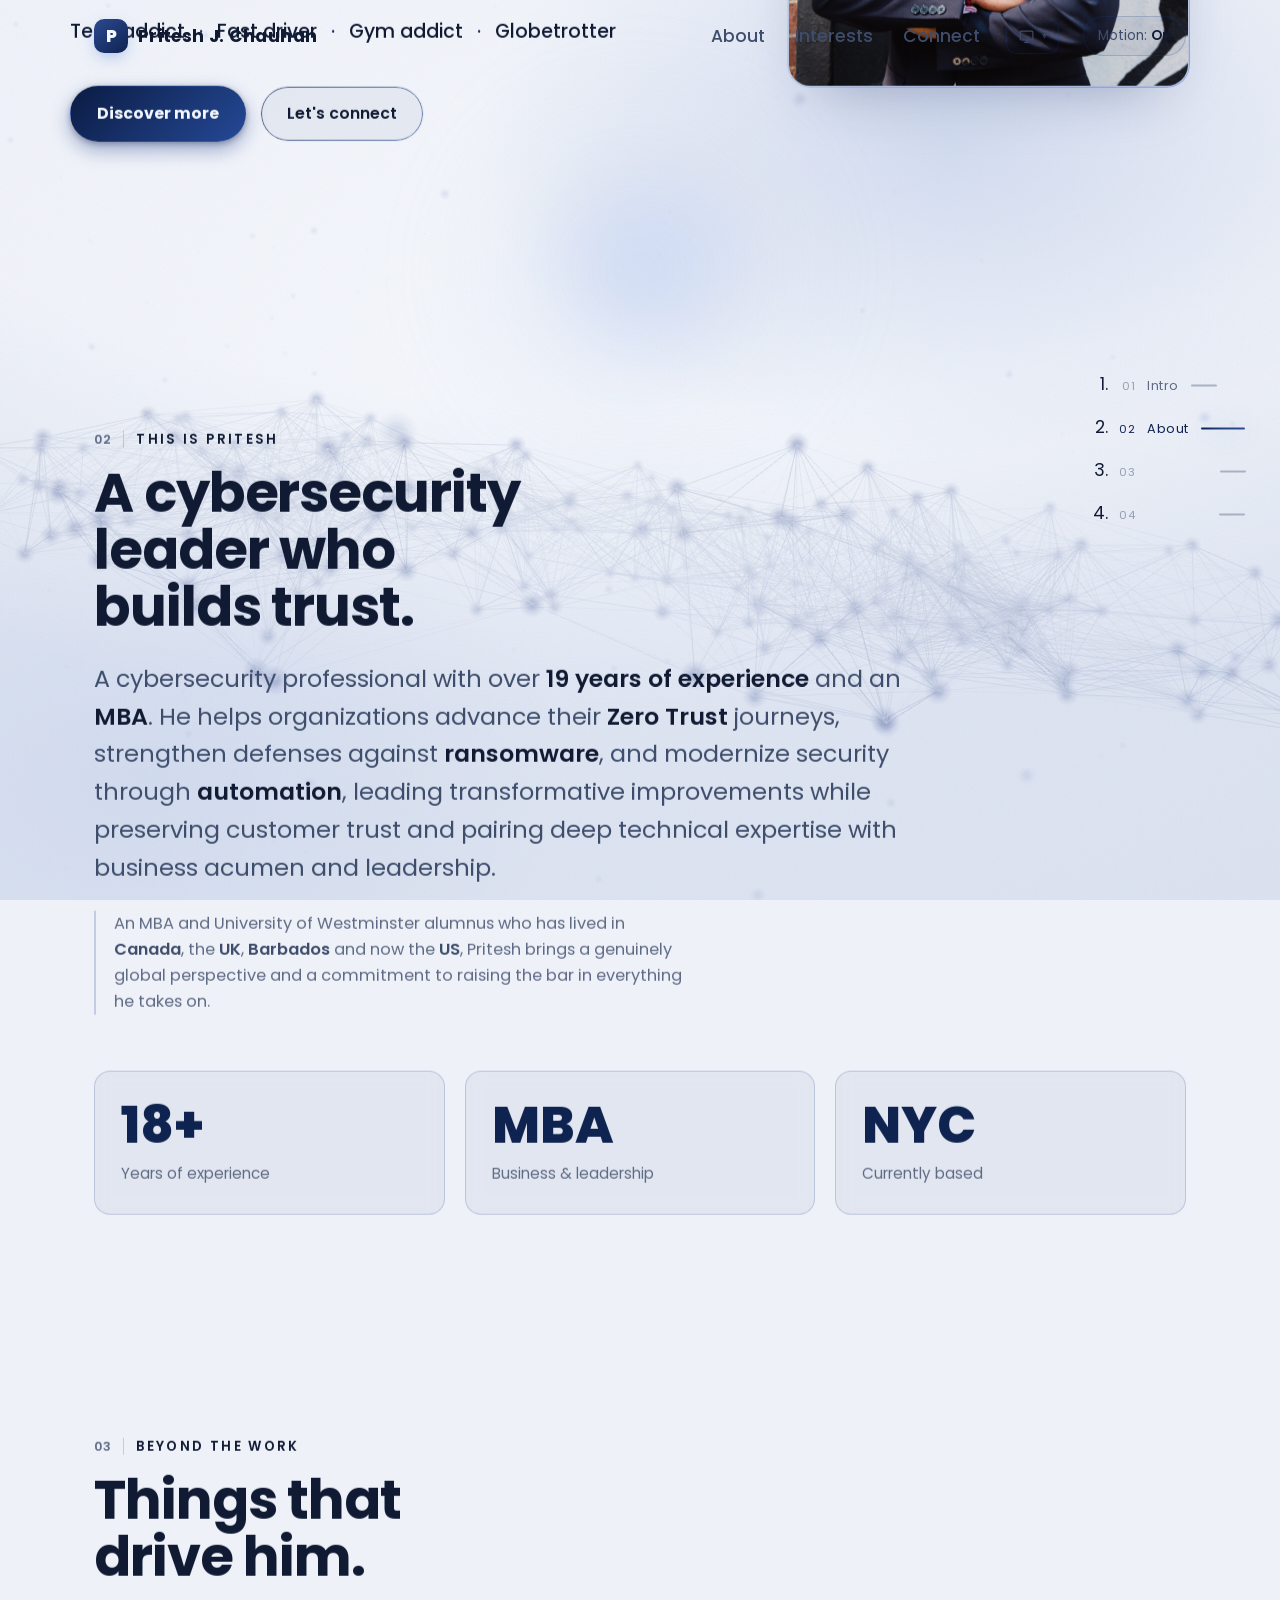
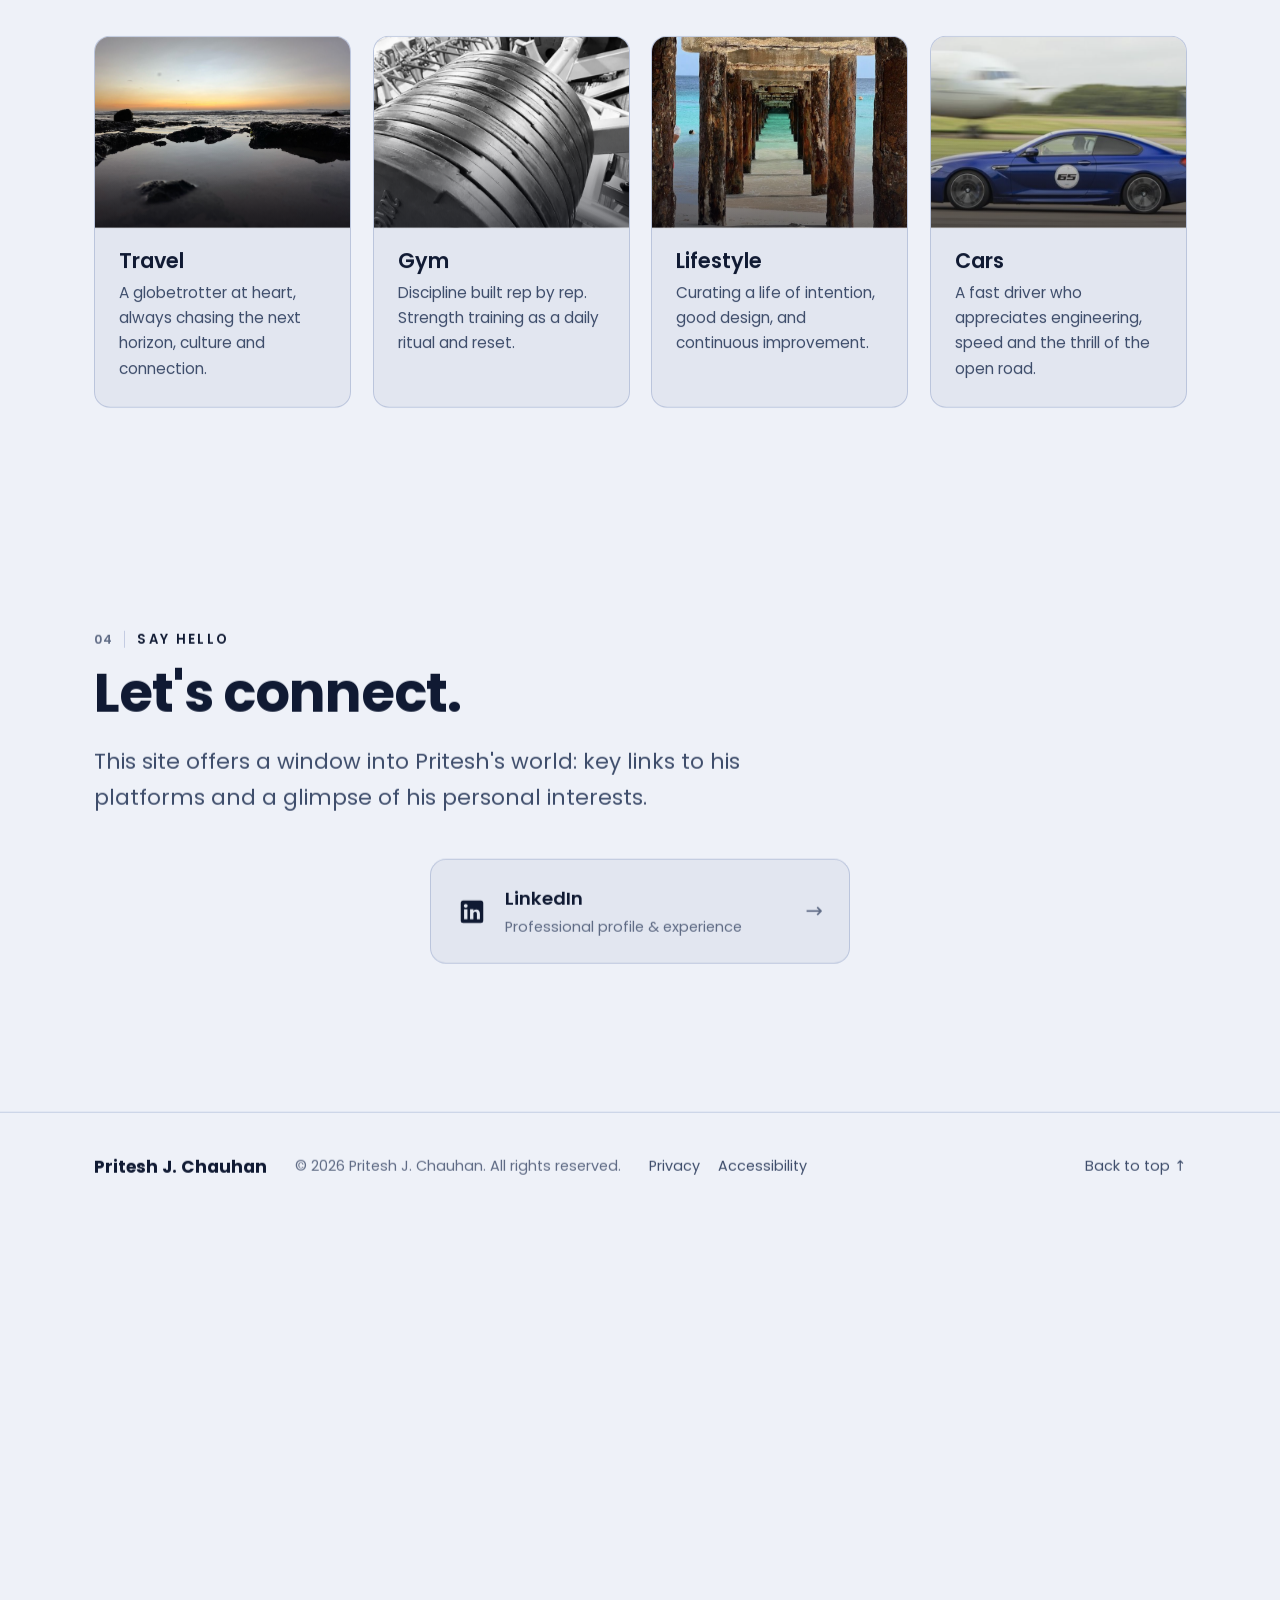
==== commit 3e620577: "Brighter dark-mode text; clean URLs (strip index.html); v=38 Co-Authored-By: Claude Opus 4.8 (1M con" ====
--- a/index.html
+++ b/index.html
@@ -36,7 +36,7 @@
   <link rel="preconnect" href="https://fonts.googleapis.com" />
   <link rel="preconnect" href="https://fonts.gstatic.com" crossorigin />
   <link rel="stylesheet" href="https://fonts.googleapis.com/css2?family=Poppins:wght@400;500;600;700;800&display=swap" />
-  <link rel="stylesheet" href="css/styles.css?v=37" />
+  <link rel="stylesheet" href="css/styles.css?v=38" />
   <!-- System-font fallback so typography still looks intentional fully offline -->
   <style>
     @font-face { font-family: "Poppins"; src: local("Poppins"); font-display: swap; }
@@ -295,6 +295,6 @@
 
   <!-- Vendored locally so the full 3D experience works on a plain file:// double-click -->
   <script src="js/vendor/three.min.js?v=2" defer></script>
-  <script src="js/main.js?v=37" defer></script>
+  <script src="js/main.js?v=38" defer></script>
 </body>
 </html>
--- a/css/styles.css
+++ b/css/styles.css
@@ -10,8 +10,8 @@
   --border:    rgba(160, 178, 214, 0.18);
   --border-2:  rgba(255, 255, 255, 0.10);
   --text:      #eef1f9;          /* cool white */
-  --text-dim:  #aab4cc;
-  --text-mute: #6d7691;
+  --text-dim:  #cdd6ea;
+  --text-mute: #98a2be;
 
   /* Palette — navy (trust) with black + silver accents */
   --navy:      #0f2350;
